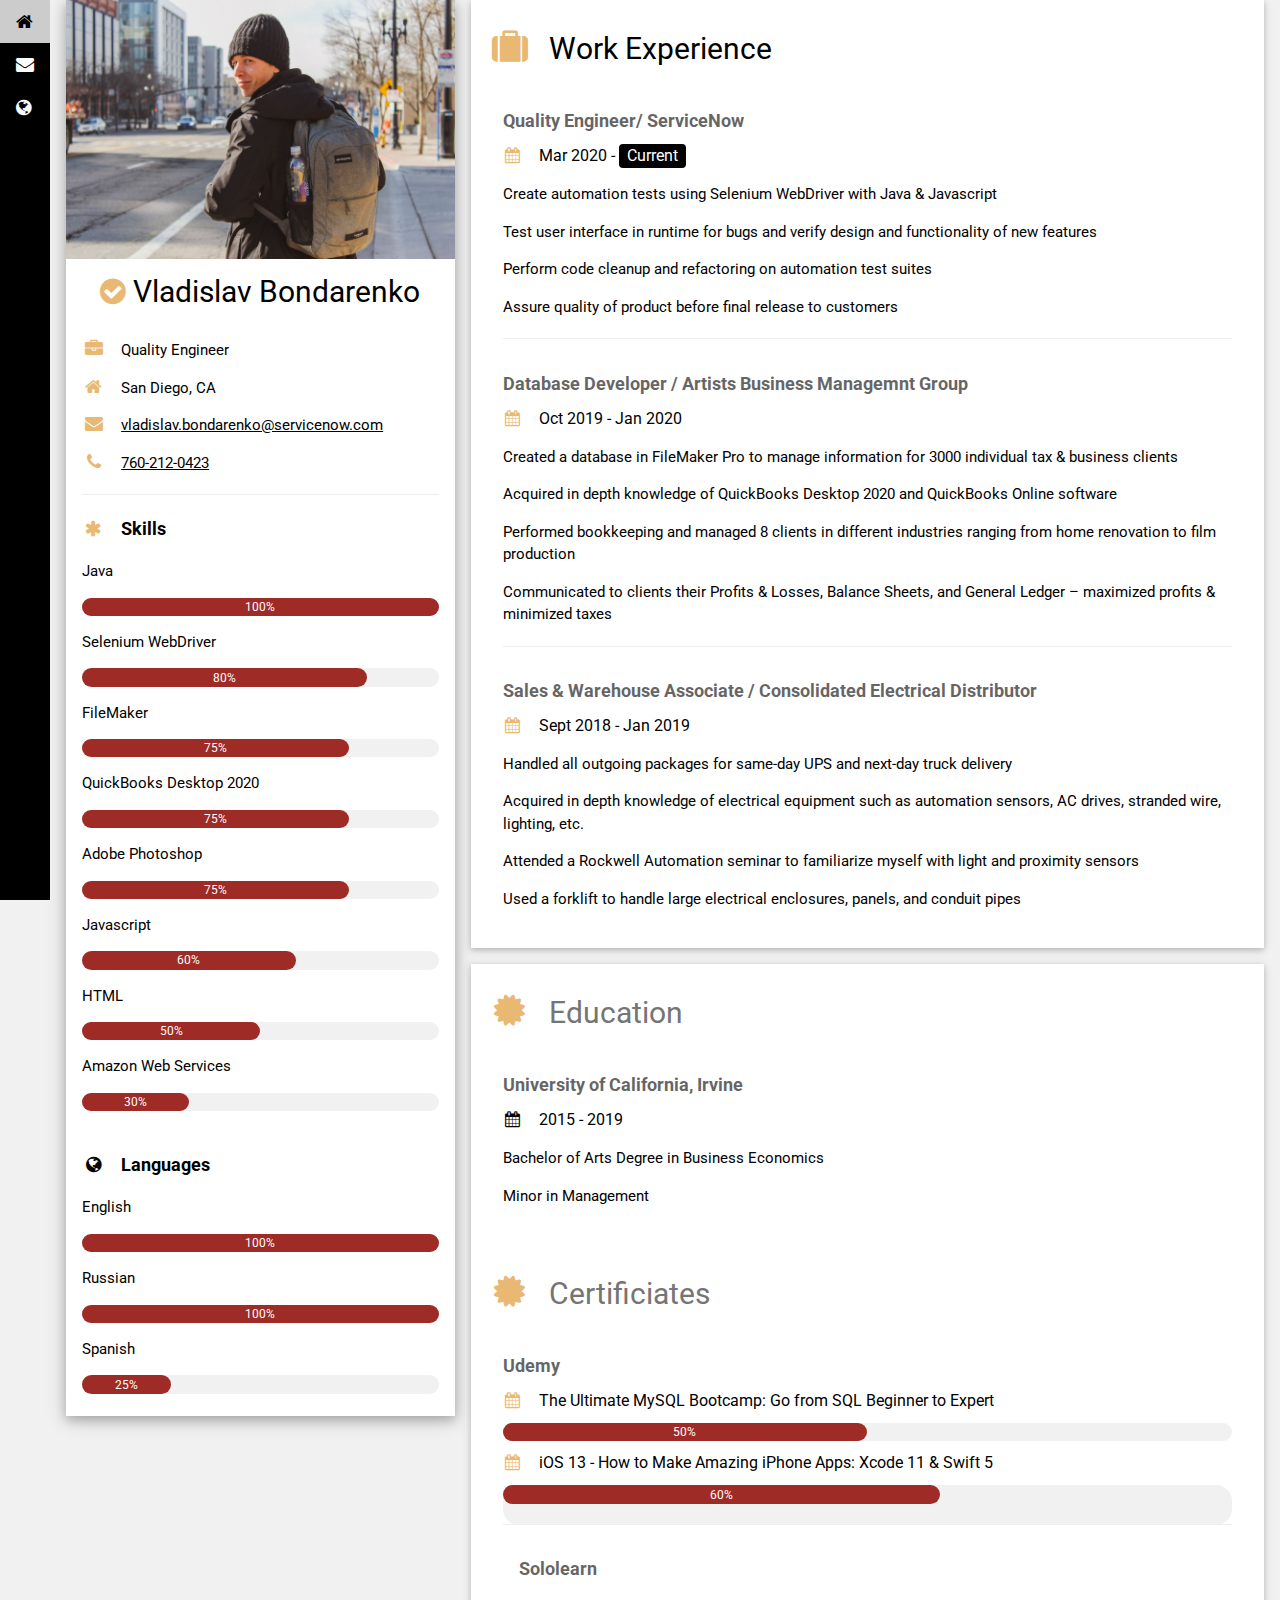
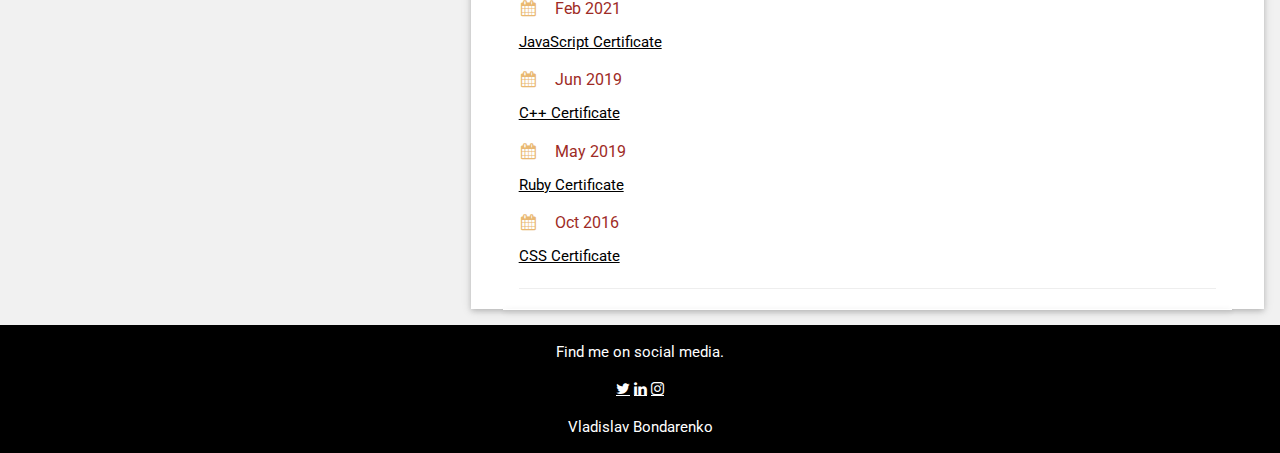
==== index.html @ 857252e5 "adding styling" ====
<!DOCTYPE html>
<html>
<title>My Portfolio</title>
<meta charset="UTF-8">
<meta name="viewport" content="width=device-width, initial-scale=1">
<link rel="stylesheet" href="https://www.w3schools.com/w3css/4/w3.css">
<link rel='stylesheet' href='https://fonts.googleapis.com/css?family=Roboto'>
<link rel="stylesheet" href="https://cdnjs.cloudflare.com/ajax/libs/font-awesome/4.7.0/css/font-awesome.min.css">
<link rel="stylesheet" href="my.css">
<style>
html,body,h1,h2,h3,h4,h5,h6 {font-family: "Roboto", sans-serif}
</style>
<body class="w3-light-grey">

<!-- Page Container -->
<!-- <div class="w3-content w3-margin-top" style="max-width:1400px;"> -->

<!-- Sidebar/menu -->
<div class="w3-sidebar w3-bar-block w3-black w3-large" style="width:50px">
  <a href="portfolio.html" class="w3-bar-item w3-button"><i class="fa fa-home"></i></a> 
  <a href="contact.html" class="w3-bar-item w3-button"><i class="fa fa-envelope"></i></a> 
  <a href="bitcoin.html" class="w3-bar-item w3-button"><i class="fa fa-globe"></i></a>
  <!-- <a href="#" class="w3-bar-item w3-button"><i class="fa fa-trash"></i></a>  -->
</div>

<div style="margin-left:50px">
  <!-- The Grid -->
  <div class="w3-row-padding">
  
    <!-- Left Column -->
    <div class="w3-third">
    
      <div class="w3-white colorMain w3-card-4">
        <div class="w3-display-container">
          <a href="https://www.sololearn.com/profile/2412502" target="_blank">
            <img src="portfolio/now.jpg" style="width:100%" alt="Avatar">
          </a>
          
          <div class="w3-display-bottomleft w3-container icons">
            
          </div>
        </div>
        <h2 style= text-align:center>
          <i class="fa fa-check-circle icons" 
      ></i>
          
            Vladislav Bondarenko

        </h2>
        
       
        <div class="w3-container  ">
          <p><i class="fa fa-briefcase fa-fw w3-margin-right w3-large icons "></i>Quality Engineer </p>
          <p><i class="fa fa-home fa-fw w3-margin-right w3-large icons"></i>San Diego, CA</p>
          <p><i class="fa fa-envelope fa-fw w3-margin-right w3-large icons"></i><a href="mailto:vladislav.bondarenko@servicenow.com">vladislav.bondarenko@servicenow.com</a></p>
          <p><i class="fa fa-phone fa-fw w3-margin-right w3-large icons"></i><a href="tel:760-212-0423">760-212-0423</a></p>
          
          <hr>
          <p class="w3-large"><b><i class="fa fa-asterisk fa-fw w3-margin-right icons"></i>Skills</b></p>
          <p>Java</p>
          <div class="w3-light-grey w3-round-xlarge w3-small ">
            <div class="w3-container w3-center w3-round-xlarge progressBar " style="width:100%">
              <div class="w3-center w3-text-white">100%</div>
            </div>
          </div>

          <p>Selenium WebDriver</p>
          <div class="w3-light-grey w3-round-xlarge w3-small">
            <div class="w3-container w3-center w3-round-xlarge progressBar" style="width:80%">
              <div class="w3-center w3-text-white">80%</div>
            </div>
          </div>
          
          <p>FileMaker</p>
          <div class="w3-light-grey w3-round-xlarge w3-small">
            <div class="w3-container w3-center w3-round-xlarge progressBar" style="width:75%">
              <div class="w3-center w3-text-white">75%</div>
            </div>
          </div>
          <p>QuickBooks Desktop 2020</p>
          <div class="w3-light-grey w3-round-xlarge w3-small">
            <div class="w3-container w3-center w3-round-xlarge progressBar" style="width:75%">
              <div class="w3-center w3-text-white">75%</div>
            </div>
          </div>
          <p>Adobe Photoshop</p>
          <div class="w3-light-grey w3-round-xlarge w3-small">
            <div class="w3-container w3-center w3-round-xlarge progressBar" style="width:75%">
              <div class="w3-center w3-text-white">75%</div></div>
          </div>
          <p>Javascript</p>
          <div class="w3-light-grey w3-round-xlarge w3-small">
            <div class="w3-container w3-center w3-round-xlarge progressBar" style="width:60%">
              <div class="w3-center w3-text-white">60%</div></div>
          </div>
          <p>HTML</p>
          <div class="w3-light-grey w3-round-xlarge w3-small">
            <div class="w3-container w3-center w3-round-xlarge progressBar" style="width:50%">
              <div class="w3-center w3-text-white">50%</div></div>
          </div>
          <p>Amazon Web Services </p>
          <div class="w3-light-grey w3-round-xlarge w3-small">
            <div class="w3-container w3-center w3-round-xlarge progressBar" style="width:30%"> 
              <div class="w3-center w3-text-white">30%</div></div>
          </div>
        

          <br>

          <p class="w3-large w3-text-theme"><b><i class="fa fa-globe fa-fw w3-margin-right w3-text-black"></i>Languages</b></p>
          <p>English</p>
          <div class="w3-light-grey w3-round-xlarge w3-small">
            <div class="w3-container w3-center w3-round-xlarge progressBar" style="width:100%"> 
              <div class="w3-center w3-text-white">100%</div>
            </div>
          </div>
          <p>Russian</p>
          <div class="w3-light-grey w3-round-xlarge w3-small">
            <div class="w3-container w3-center w3-round-xlarge progressBar" style="width:100%">
              <div class="w3-center w3-text-white">100%</div>
            </div>
          </div>
          <p>Spanish</p>
          <div class="w3-light-grey w3-round-xlarge w3-small">
            <div class="w3-container w3-center w3-round-xlarge progressBar" style="width:25%">
              <div class="w3-center w3-text-white">25%</div>
            </div>
          </div>
          <br>
        </div>
      </div><br>

    <!-- End Left Column -->
    </div>

    <!-- Right Column -->
    <div class="w3-twothird">
    
      <div class="w3-container w3-card w3-white w3-margin-bottom">
        <h2 class="textColor w3-padding-16"><i class="fa fa-suitcase fa-fw w3-margin-right w3-xxlarge icons"></i>Work Experience</h2>
        <div class="w3-container ">
          <h5 class="w3-opacity "><b>Quality Engineer/ ServiceNow</b> </h5>
          <h6 class="textColor"><i class="fa fa-calendar fa-fw w3-margin-right icons"></i>Mar 2020 - <span class="w3-tag w3-black
             w3-round">Current</span></h6>
          <p>Create automation tests using Selenium WebDriver with Java & Javascript</p>
          <p>Test user interface in runtime for bugs and verify design and functionality of new features</p>
          <p>Perform code cleanup and refactoring on automation test suites</p>
          <p>Assure quality of product before final release to customers</p>
          <hr>
        </div>
        <div class="w3-container">
          <h5 class="w3-opacity"><b>Database Developer / Artists Business Managemnt Group</b></h5>
          <h6 class="w3-text-black"><i class="fa fa-calendar fa-fw w3-margin-right icons"></i>Oct 2019 - Jan 2020</h6>
          <p>Created a database in FileMaker Pro to manage information for 3000 individual tax & business clients</p>
          <p>Acquired in depth knowledge of QuickBooks Desktop 2020 and QuickBooks Online software</p>
          <p>Performed bookkeeping and managed 8 clients in different industries ranging from home renovation to film production</p>
          <p>Communicated to clients their Profits & Losses, Balance Sheets, and General Ledger – maximized profits & minimized taxes</p>
          <hr>
        </div>
        <div class="w3-container">
          <h5 class="w3-opacity"><b>Sales & Warehouse Associate / Consolidated Electrical Distributor</b></h5>
          <h6 class="w3-text-black"><i class="fa fa-calendar fa-fw w3-margin-right icons"></i>Sept 2018 - Jan 2019</h6>
          <p>Handled all outgoing packages for same-day UPS and next-day truck delivery</p>
          <p>Acquired in depth knowledge of electrical equipment such as automation sensors, AC drives, stranded wire, lighting, etc.</p>
          <p>Attended a Rockwell Automation seminar to familiarize myself with light and proximity sensors</p>
          <p>Used a forklift to handle large electrical enclosures, panels, and conduit pipes</p>
          <br>
        </div>
      </div>

      <div class="w3-container w3-card w3-white">
        <h2 class="w3-text-grey w3-padding-16"><i class="fa fa-certificate fa-fw w3-margin-right w3-xxlarge icons"></i>Education</h2>
        <div class="w3-container">
            <h5 class="w3-opacity"><b>University of California, Irvine</b></h5>
            <h6 class="w3-text-black"><i class="fa fa-calendar fa-fw w3-margin-right"></i>2015 - 2019</h6>
            <p>Bachelor of Arts Degree in Business Economics</p>
            <p>Minor in Management</p><br>
          </div>
          
          <h2 class="w3-text-grey w3-padding-16"><i class="fa fa-certificate fa-fw w3-margin-right w3-xxlarge icons"></i>Certificiates</h2>
          <div class="w3-container">
            <h5 class="w3-opacity"><b>Udemy</b></h5>
            <h6 class="w3-text-black"><i class="fa fa-calendar fa-fw w3-margin-right icons"></i>The Ultimate MySQL Bootcamp: Go from SQL Beginner to Expert</h6>
            <div class="w3-light-grey w3-round-xlarge w3-small">
            <div class="w3-container w3-center w3-round-xlarge progressBar" style="width:50%">
              <div class="w3-center w3-text-white">50%</div>
            </div>
            </div>
            <h6 class="w3-text-black"><i class="fa fa-calendar fa-fw w3-margin-right icons"></i>iOS 13 - How to Make Amazing iPhone Apps: Xcode 11 & Swift 5</h6>
            <div class="w3-light-grey w3-round-xlarge w3-small">
            <div class="w3-container w3-center w3-round-xlarge progressBar" style="width:60%">
              <div class="w3-center w3-text-white">60%</div>
            </div>
            <hr>
          </div>



          <div class="w3-container ">
            <h5 class="w3-opacity"><b>Sololearn</b></h5>
            <p>
                <h6 class="colorMain"><i class="fa fa-calendar fa-fw w3-margin-right icons"></i>Feb 2021</h6>
                <a href="https://www.sololearn.com/Certificate/1024-2412502/pdf/">JavaScript Certificate</a>
            </p>
            <p>
                <h6 class="colorMain"><i class="fa fa-calendar fa-fw w3-margin-right icons"></i>Jun 2019</h6>
                <a href="https://www.sololearn.com/Certificate/1051-2412502/pdf/">C++ Certificate</a>
            </p>
            <p>
                <h6 class="colorMain"><i class="fa fa-calendar fa-fw w3-margin-right icons"></i>May 2019</h6>
                <a href="https://www.sololearn.com/Certificate/1081-2412502/pdf/">Ruby Certificate </a>
            </p>
            <p>
                <h6 class="colorMain"><i class="fa fa-calendar fa-fw w3-margin-right icons"></i>Oct 2016</h6>
                <a href="https://www.sololearn.com/Certificate/1023-2412502/pdf/">CSS Certificate</a>
            </p>
          
          
          
        <hr>
      </div>
  
      <div class="w3-container w3-card w3-white"></div>
      
      </div>
        </div>


    </div>
    
    
       
    <!-- End Right Column -->
    </div>
    
  <!-- End Grid -->
  </div>
  
  <!-- End Page Container -->
</div>

<footer class="w3-container w3-black w3-center w3-margin-top">
  <p>Find me on social media.</p>
  <a href="https://twitter.com/steezygzeus" class="fa fa-twitter w3-hover-opacity"> </a>
  <a href="https://www.linkedin.com/in/bondarenkovlad/" class="fa fa-linkedin w3-hover-opacity"> </a>
  <a href="https://www.instagram.com/bankrollerrec/" class="fa fa-instagram w3-hover-opacity"> </a>
  <p>Vladislav Bondarenko</p>
</footer>

</body>
</html>
---- my.css ----
/* Style inputs with type="text", select elements and textareas */
input[type=text], select, textarea {
  width: 100%; /* Full width */
  padding: 12px; /* Some padding */ 
  border: 1px solid #ccc; /* Gray border */
  border-radius: 4px; /* Rounded borders */
  box-sizing: border-box; /* Make sure that padding and width stays in place */
  margin-top: 6px; /* Add a top margin */
  margin-bottom: 16px; /* Bottom margin */
  resize: vertical /* Allow the user to vertically resize the textarea (not horizontally) */
}

/* Style the submit button with a specific background color etc */
input[type=submit] {
  background-color: #04AA6D;
  color: white;
  padding: 12px 20px;
  border: none;
  border-radius: 4px;
  cursor: pointer;
}

/* When moving the mouse over the submit button, add a darker green color */
input[type=submit]:hover {
  background-color: #45a049;
}

/* Add a background color and some padding around the form */
.container {
  border-radius: 5px;
  background-color: #f2f2f2;
  padding: 20px;
}

/* Add a background color to progress bars */
.progressBar{
  background-color: #9E2B25;

}

/* Adds icon color */
.icons {
  color: #E9B872;
} 
/* Adds icon color */
.colorMain {
  color: #9E2B25;
} 
/* 
.icons{
  text-decoration: #151515;
}

.icons2{
  text-decoration: #9E2B25;
}
.icons3{
  text-decoration: #E9B872;
}
.icons4{
  text-decoration: #BFD7EA;
}

.icons5{
  text-decoration: #0D21A1;
}  */
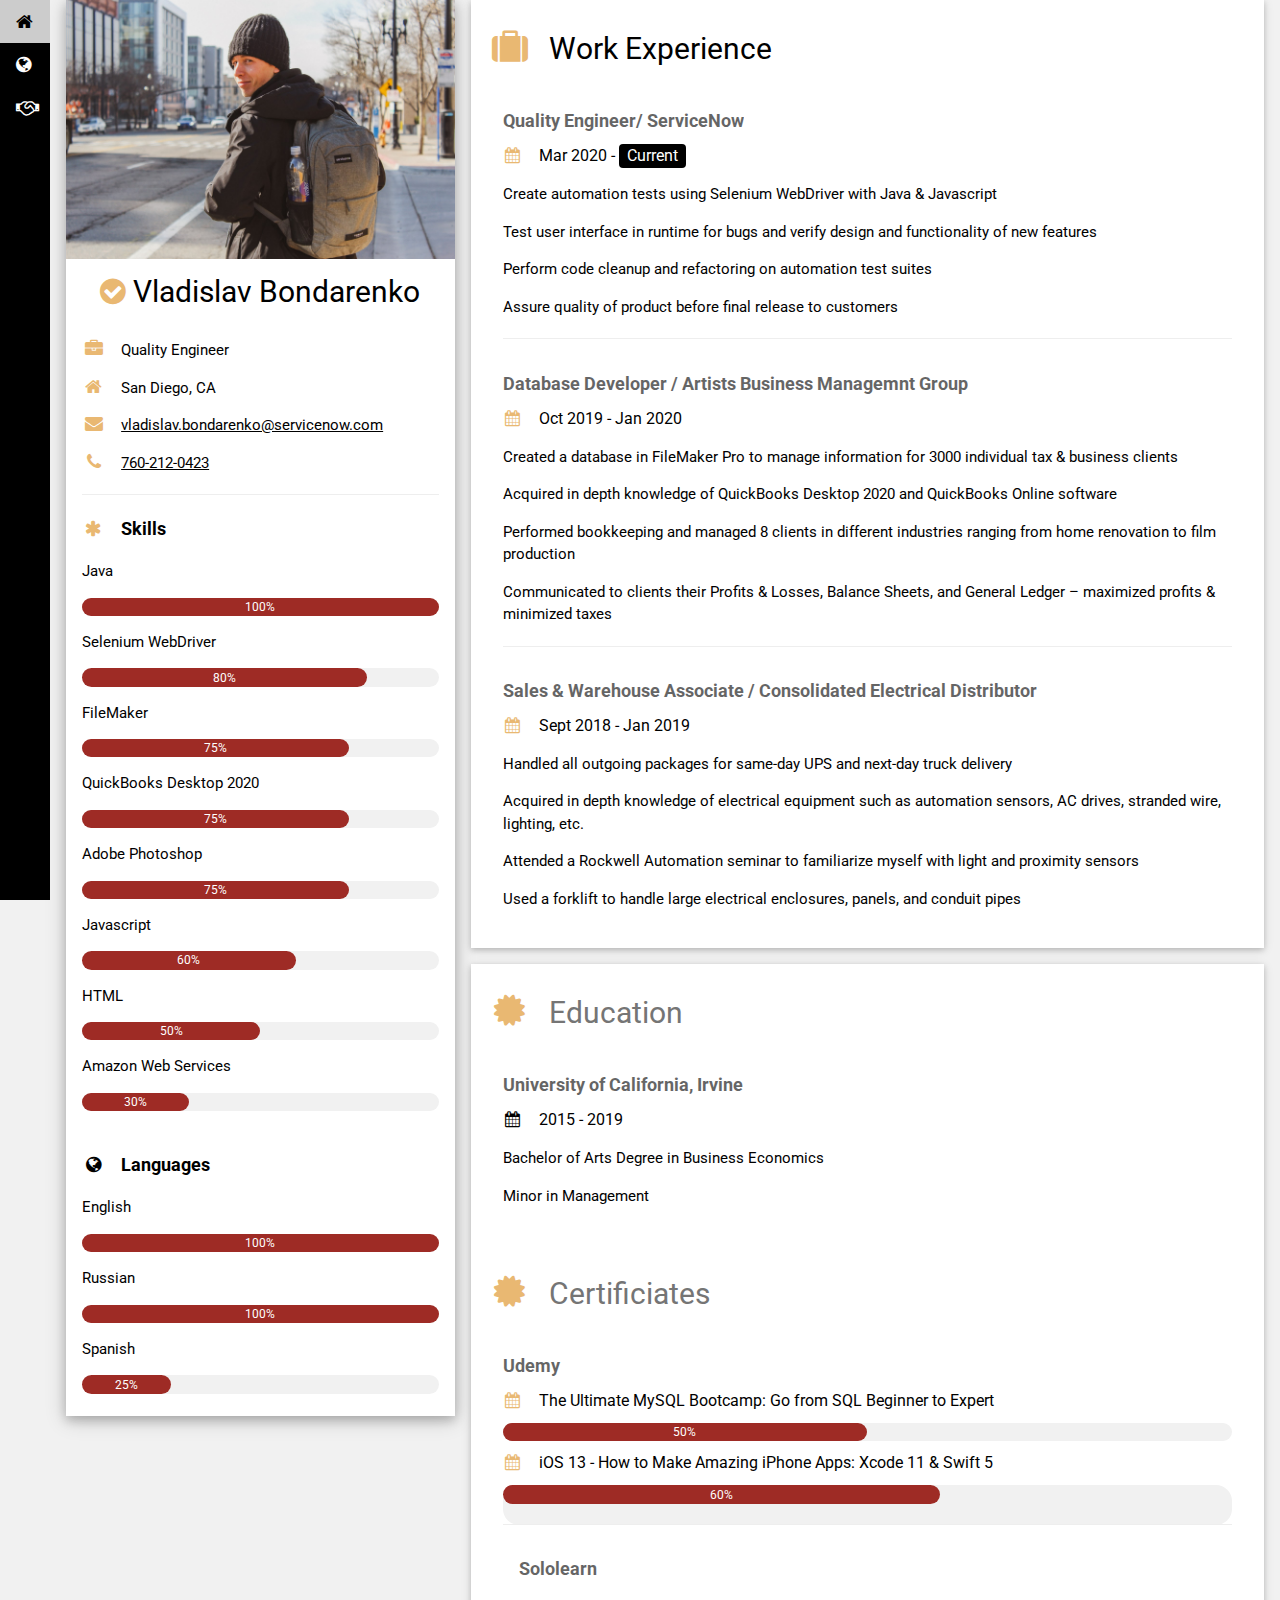
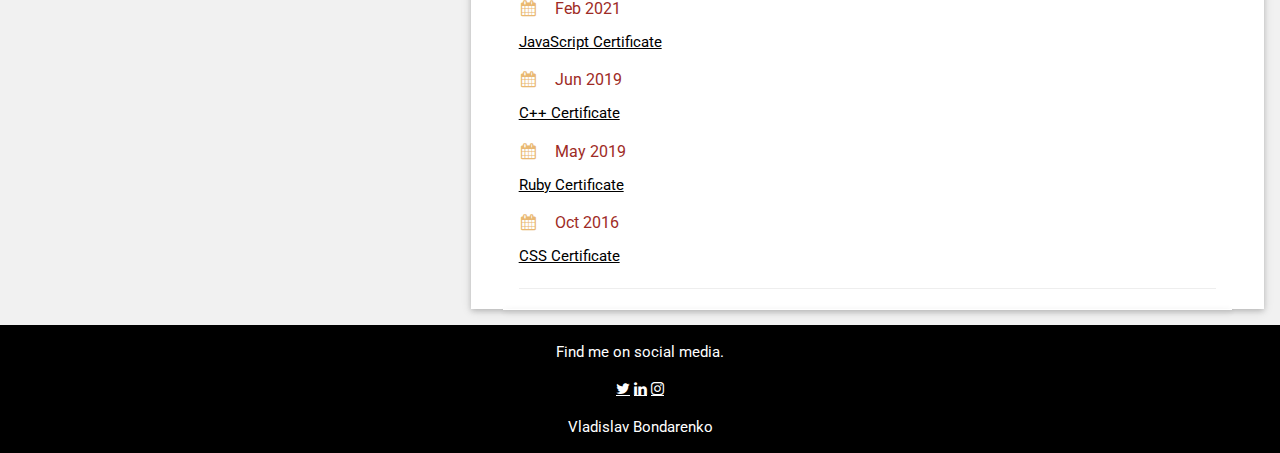
==== commit 2e4cdb87: "added links page" ====
--- a/index.html
+++ b/index.html
@@ -17,10 +17,11 @@
 
 <!-- Sidebar/menu -->
 <div class="w3-sidebar w3-bar-block w3-black w3-large" style="width:50px">
-  <a href="portfolio.html" class="w3-bar-item w3-button"><i class="fa fa-home"></i></a> 
-  <a href="contact.html" class="w3-bar-item w3-button"><i class="fa fa-envelope"></i></a> 
-  <a href="bitcoin.html" class="w3-bar-item w3-button"><i class="fa fa-globe"></i></a>
-  <!-- <a href="#" class="w3-bar-item w3-button"><i class="fa fa-trash"></i></a>  -->
+  <a href="pages/portfolio.html" class="w3-bar-item w3-button"><i class="fa fa-home"></i></a> 
+  <!-- <a href="pages/contact.html" class="w3-bar-item w3-button"><i class="fa fa-envelope"></i></a>  -->
+  <a href="pages/bitcoin.html" class="w3-bar-item w3-button"><i class="fa fa-globe"></i></a>
+  <a href="pages/partners.html" class="w3-bar-item w3-button"><i class="fa fa-handshake-o"></i></a> 
+
 </div>
 
 <div style="margin-left:50px">
@@ -35,9 +36,7 @@
           <a href="https://www.sololearn.com/profile/2412502" target="_blank">
             <img src="portfolio/now.jpg" style="width:100%" alt="Avatar">
           </a>
-          
-          <div class="w3-display-bottomleft w3-container icons">
-            
+          <div class="w3-display-bottomleft w3-container icons"> 
           </div>
         </div>
         <h2 style= text-align:center>
@@ -47,8 +46,6 @@
             Vladislav Bondarenko
 
         </h2>
-        
-       
         <div class="w3-container  ">
           <p><i class="fa fa-briefcase fa-fw w3-margin-right w3-large icons "></i>Quality Engineer </p>
           <p><i class="fa fa-home fa-fw w3-margin-right w3-large icons"></i>San Diego, CA</p>
--- a/my.css
+++ b/my.css
@@ -63,4 +63,10 @@
 
 .icons5{
   text-decoration: #0D21A1;
-}  */+}  */
+
+#partnersDiv{
+  width: 100%;
+  height: 100%;
+  position: relative;
+}
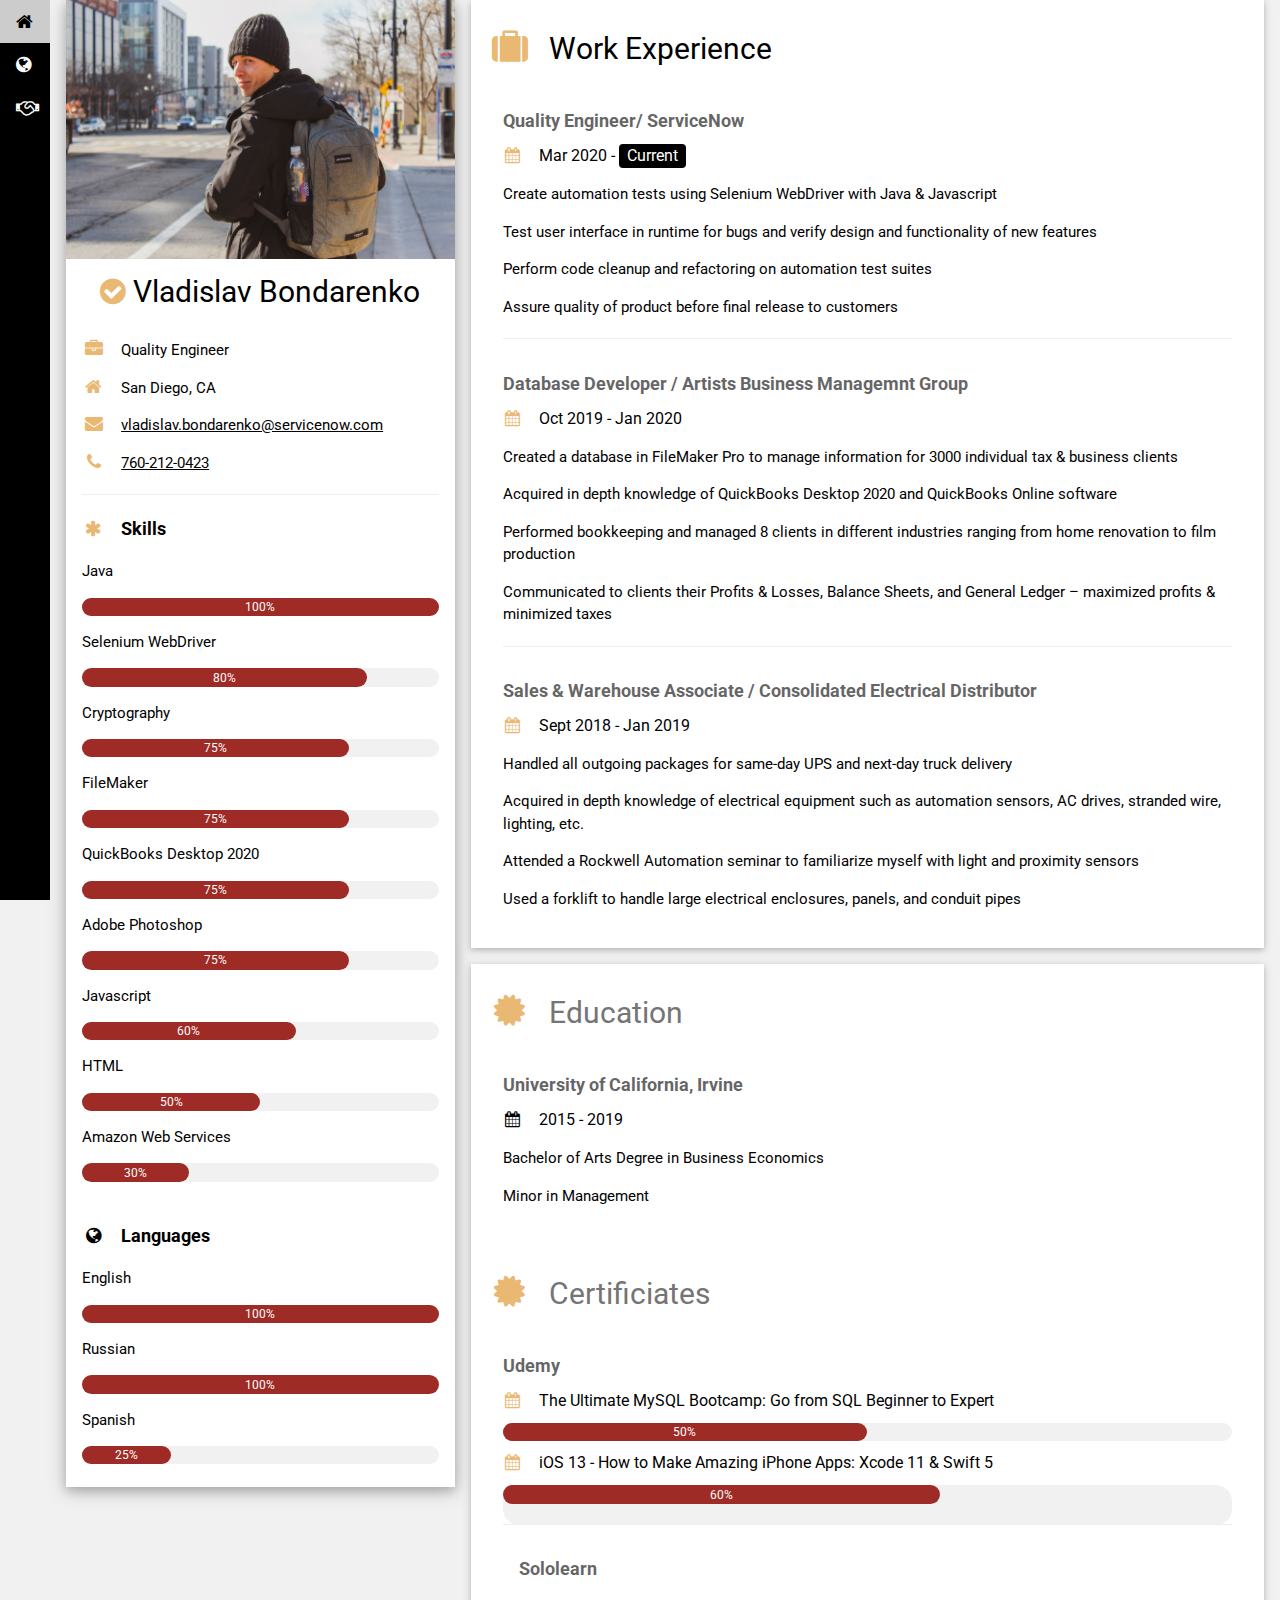
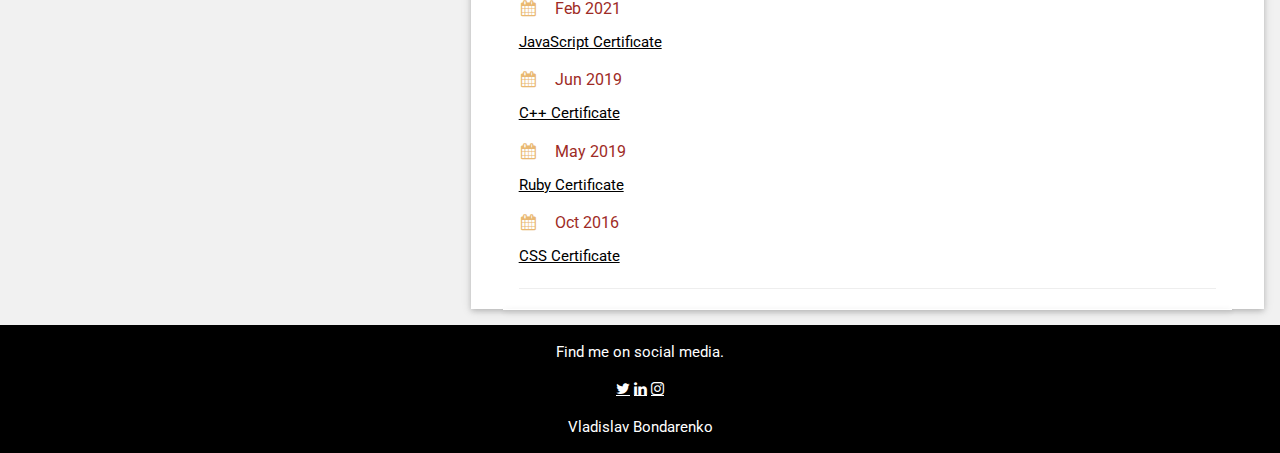
==== commit 06b4962d: "one more cool song" ====
--- a/index.html
+++ b/index.html
@@ -67,6 +67,12 @@
               <div class="w3-center w3-text-white">80%</div>
             </div>
           </div>
+          <p>Cryptography</p>
+          <div class="w3-light-grey w3-round-xlarge w3-small">
+            <div class="w3-container w3-center w3-round-xlarge progressBar" style="width:75%">
+              <div class="w3-center w3-text-white">75%</div>
+            </div>
+          </div>
           
           <p>FileMaker</p>
           <div class="w3-light-grey w3-round-xlarge w3-small">
--- a/my.css
+++ b/my.css
@@ -66,7 +66,7 @@
 }  */
 
 #partnersDiv{
-  width: 100%;
-  height: 100%;
+  width: 275px;
+  height: 100px;
   position: relative;
 }
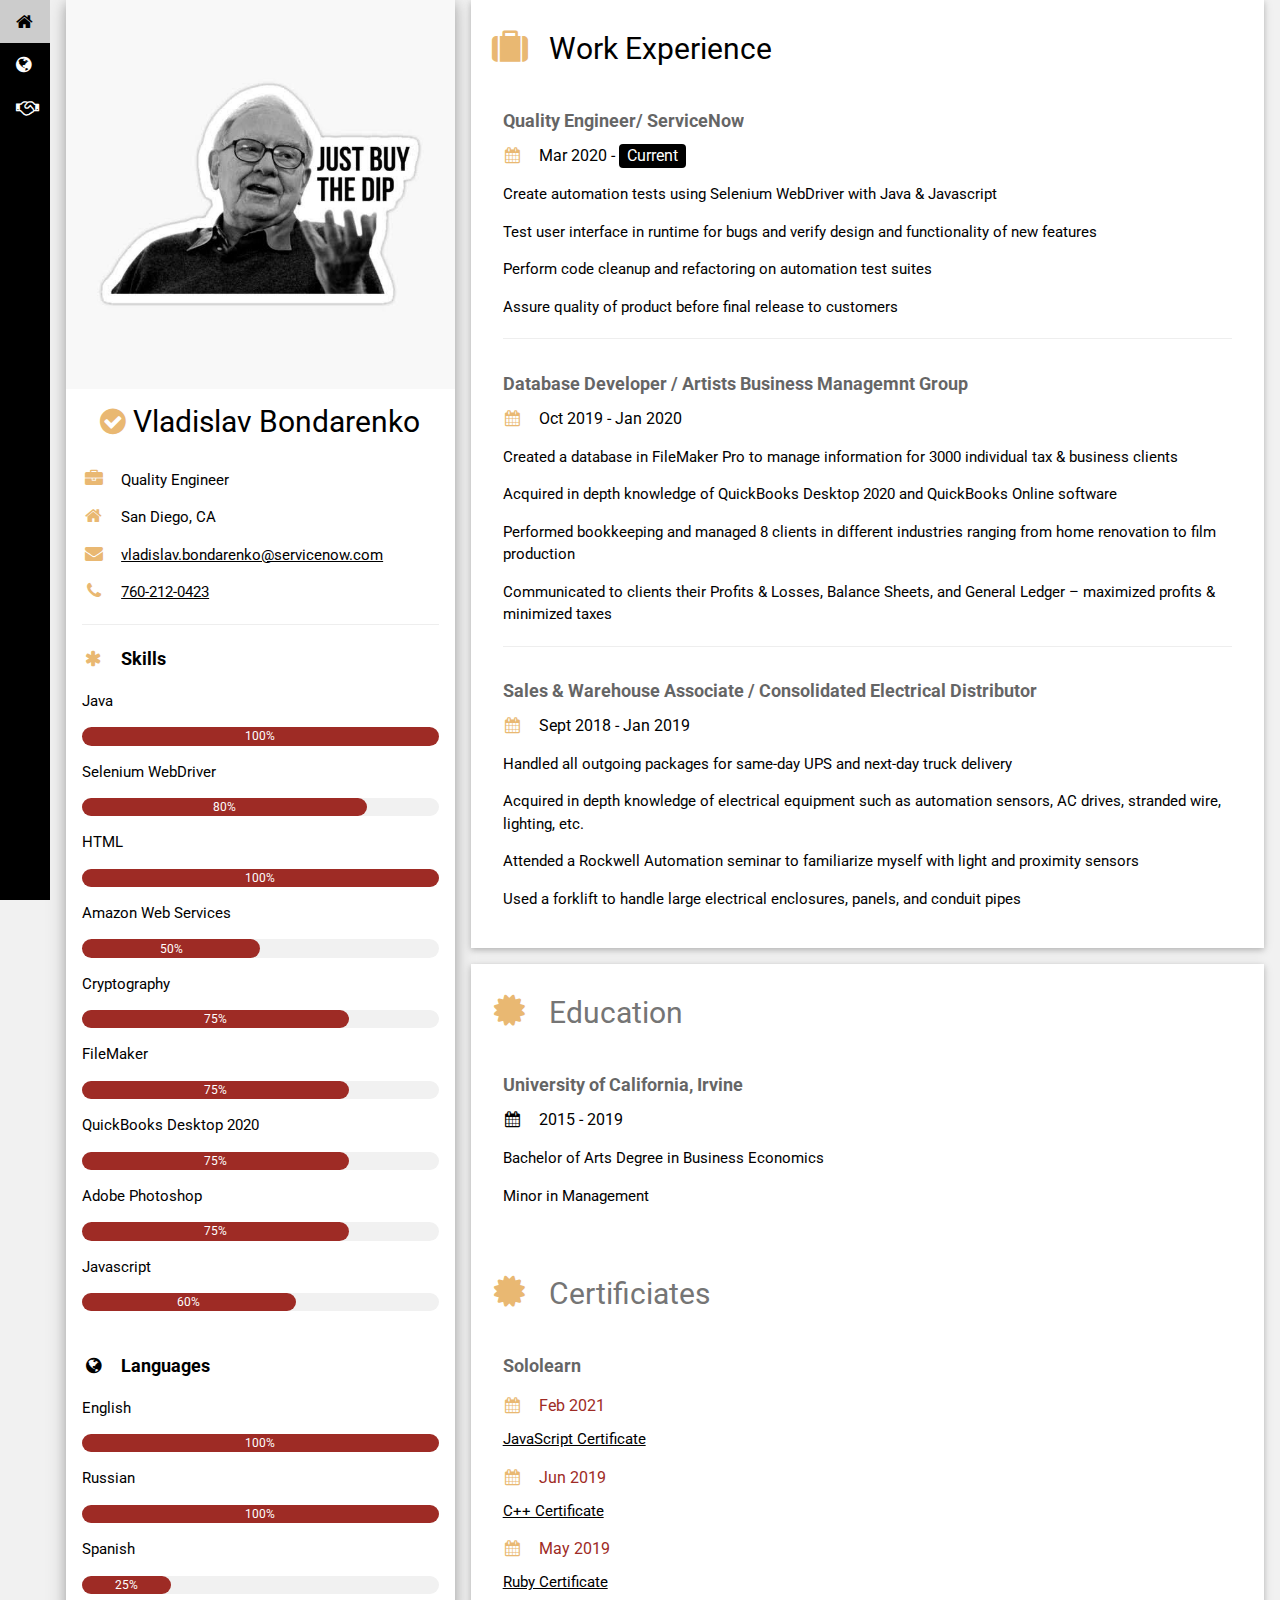
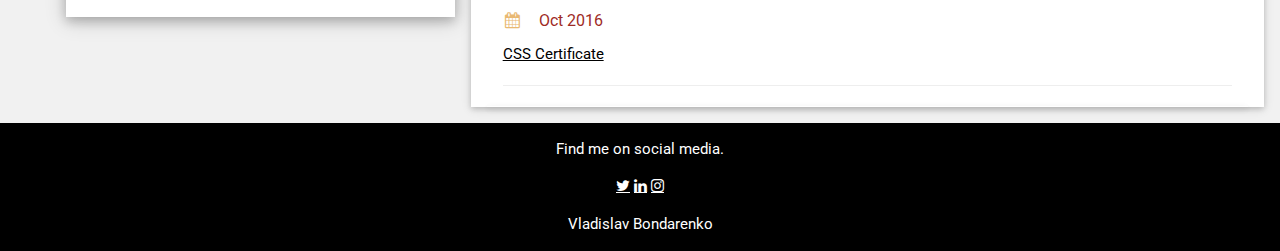
==== commit a4b8f20d: "updating panoramas" ====
--- a/index.html
+++ b/index.html
@@ -34,7 +34,7 @@
       <div class="w3-white colorMain w3-card-4">
         <div class="w3-display-container">
           <a href="https://www.sololearn.com/profile/2412502" target="_blank">
-            <img src="portfolio/now.jpg" style="width:100%" alt="Avatar">
+            <img src="images/buythedip.jpeg" style="width:100%" alt="Avatar">
           </a>
           <div class="w3-display-bottomleft w3-container icons"> 
           </div>
@@ -67,6 +67,18 @@
               <div class="w3-center w3-text-white">80%</div>
             </div>
           </div>
+
+          <p>HTML</p>
+          <div class="w3-light-grey w3-round-xlarge w3-small">
+            <div class="w3-container w3-center w3-round-xlarge progressBar" style="width:100%">
+              <div class="w3-center w3-text-white">100%</div></div>
+          </div>
+
+          <p>Amazon Web Services </p>
+          <div class="w3-light-grey w3-round-xlarge w3-small">
+            <div class="w3-container w3-center w3-round-xlarge progressBar" style="width:50%"> 
+              <div class="w3-center w3-text-white">50%</div></div>
+          </div>
           <p>Cryptography</p>
           <div class="w3-light-grey w3-round-xlarge w3-small">
             <div class="w3-container w3-center w3-round-xlarge progressBar" style="width:75%">
@@ -96,17 +108,8 @@
             <div class="w3-container w3-center w3-round-xlarge progressBar" style="width:60%">
               <div class="w3-center w3-text-white">60%</div></div>
           </div>
-          <p>HTML</p>
-          <div class="w3-light-grey w3-round-xlarge w3-small">
-            <div class="w3-container w3-center w3-round-xlarge progressBar" style="width:50%">
-              <div class="w3-center w3-text-white">50%</div></div>
-          </div>
-          <p>Amazon Web Services </p>
-          <div class="w3-light-grey w3-round-xlarge w3-small">
-            <div class="w3-container w3-center w3-round-xlarge progressBar" style="width:30%"> 
-              <div class="w3-center w3-text-white">30%</div></div>
-          </div>
-        
+       
+              
 
           <br>
 
@@ -181,21 +184,7 @@
           </div>
           
           <h2 class="w3-text-grey w3-padding-16"><i class="fa fa-certificate fa-fw w3-margin-right w3-xxlarge icons"></i>Certificiates</h2>
-          <div class="w3-container">
-            <h5 class="w3-opacity"><b>Udemy</b></h5>
-            <h6 class="w3-text-black"><i class="fa fa-calendar fa-fw w3-margin-right icons"></i>The Ultimate MySQL Bootcamp: Go from SQL Beginner to Expert</h6>
-            <div class="w3-light-grey w3-round-xlarge w3-small">
-            <div class="w3-container w3-center w3-round-xlarge progressBar" style="width:50%">
-              <div class="w3-center w3-text-white">50%</div>
-            </div>
-            </div>
-            <h6 class="w3-text-black"><i class="fa fa-calendar fa-fw w3-margin-right icons"></i>iOS 13 - How to Make Amazing iPhone Apps: Xcode 11 & Swift 5</h6>
-            <div class="w3-light-grey w3-round-xlarge w3-small">
-            <div class="w3-container w3-center w3-round-xlarge progressBar" style="width:60%">
-              <div class="w3-center w3-text-white">60%</div>
-            </div>
-            <hr>
-          </div>
+      
 
 
 
--- a/my.css
+++ b/my.css
@@ -46,24 +46,6 @@
 .colorMain {
   color: #9E2B25;
 } 
-/* 
-.icons{
-  text-decoration: #151515;
-}
-
-.icons2{
-  text-decoration: #9E2B25;
-}
-.icons3{
-  text-decoration: #E9B872;
-}
-.icons4{
-  text-decoration: #BFD7EA;
-}
-
-.icons5{
-  text-decoration: #0D21A1;
-}  */
 
 #partnersDiv{
   width: 275px;
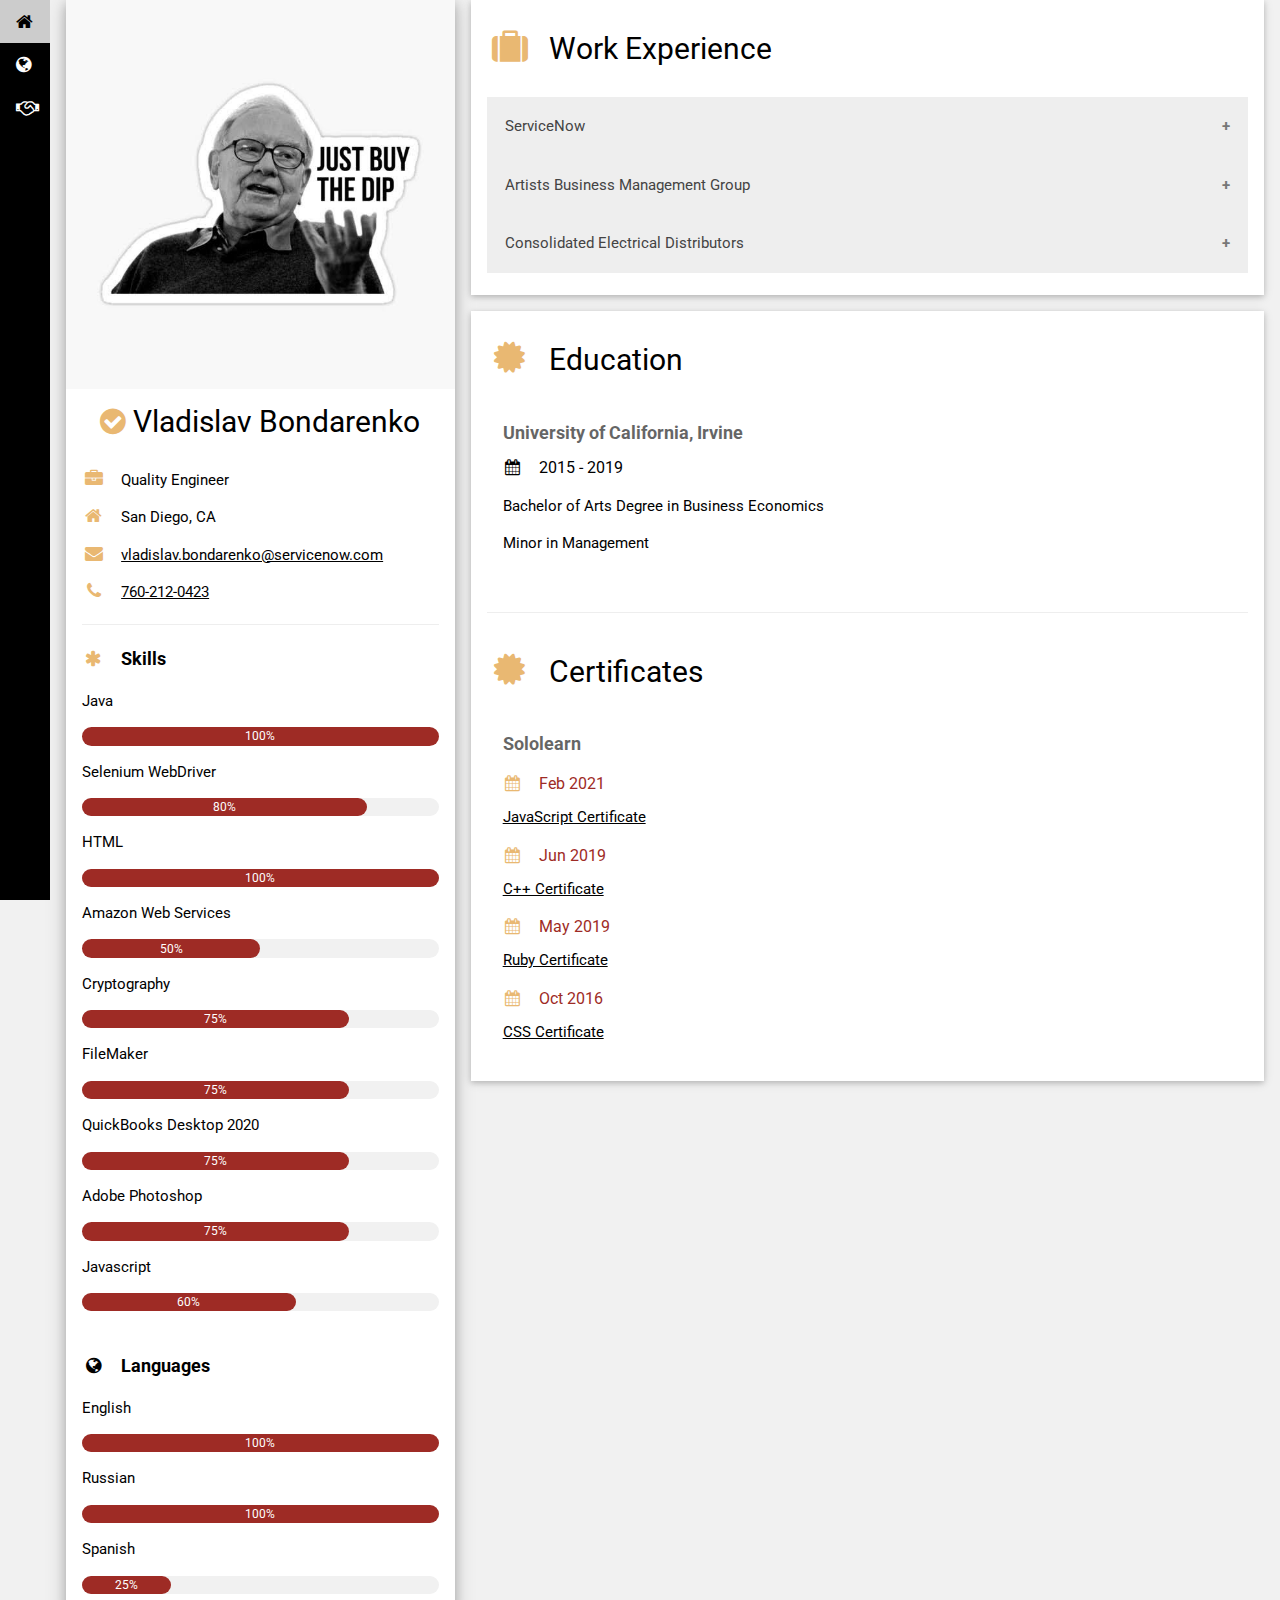
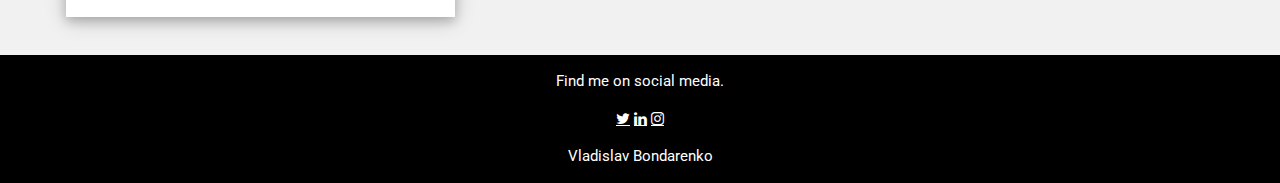
==== commit 5a9c489c: "modifying partners to remove Chickenfast" ====
--- a/index.html
+++ b/index.html
@@ -7,237 +7,384 @@
 <link rel='stylesheet' href='https://fonts.googleapis.com/css?family=Roboto'>
 <link rel="stylesheet" href="https://cdnjs.cloudflare.com/ajax/libs/font-awesome/4.7.0/css/font-awesome.min.css">
 <link rel="stylesheet" href="my.css">
+<script src="../scripts/partners.js"></script>
 <style>
-html,body,h1,h2,h3,h4,h5,h6 {font-family: "Roboto", sans-serif}
+  html,
+  body,
+  h1,
+  h2,
+  h3,
+  h4,
+  h5,
+  h6 {
+    font-family: "Roboto", sans-serif
+  }
 </style>
+
 <body class="w3-light-grey">
 
-<!-- Page Container -->
-<!-- <div class="w3-content w3-margin-top" style="max-width:1400px;"> -->
-
-<!-- Sidebar/menu -->
-<div class="w3-sidebar w3-bar-block w3-black w3-large" style="width:50px">
-  <a href="pages/portfolio.html" class="w3-bar-item w3-button"><i class="fa fa-home"></i></a> 
-  <!-- <a href="pages/contact.html" class="w3-bar-item w3-button"><i class="fa fa-envelope"></i></a>  -->
-  <a href="pages/bitcoin.html" class="w3-bar-item w3-button"><i class="fa fa-globe"></i></a>
-  <a href="pages/partners.html" class="w3-bar-item w3-button"><i class="fa fa-handshake-o"></i></a> 
-
-</div>
-
-<div style="margin-left:50px">
-  <!-- The Grid -->
-  <div class="w3-row-padding">
-  
-    <!-- Left Column -->
-    <div class="w3-third">
-    
-      <div class="w3-white colorMain w3-card-4">
-        <div class="w3-display-container">
-          <a href="https://www.sololearn.com/profile/2412502" target="_blank">
-            <img src="images/buythedip.jpeg" style="width:100%" alt="Avatar">
-          </a>
-          <div class="w3-display-bottomleft w3-container icons"> 
+  <!-- ACCORDION -->
+
+  <!-- Page Container -->
+  <!-- <div class="w3-content w3-margin-top" style="max-width:1400px;"> -->
+
+  <!-- Sidebar/menu -->
+  <div class="w3-sidebar w3-bar-block w3-black w3-large" style="width:50px">
+    <a href="pages/portfolio.html" class="w3-bar-item w3-button"><i class="fa fa-home"></i></a>
+    <!-- <a href="pages/contact.html" class="w3-bar-item w3-button"><i class="fa fa-envelope"></i></a>  -->
+    <a href="pages/bitcoin.html" class="w3-bar-item w3-button"><i class="fa fa-globe"></i></a>
+    <a href="pages/partners.html" class="w3-bar-item w3-button"><i class="fa fa-handshake-o"></i></a>
+
+  </div>
+
+  <div style="margin-left:50px">
+    <!-- The Grid -->
+    <div class="w3-row-padding">
+
+      <!-- Left Column -->
+      <div class="w3-third">
+
+        <div class="w3-white colorMain w3-card-4">
+          <div class="w3-display-container">
+            <a href="https://www.sololearn.com/profile/2412502" target="_blank">
+              <img src="images/buythedip.jpeg" style="width:100%" alt="Avatar">
+            </a>
+            <div class="w3-display-bottomleft w3-container icons">
+            </div>
           </div>
-        </div>
-        <h2 style= text-align:center>
-          <i class="fa fa-check-circle icons" 
-      ></i>
-          
+          <h2 style=text-align:center>
+            <i class="fa fa-check-circle icons"></i>
+
             Vladislav Bondarenko
 
-        </h2>
-        <div class="w3-container  ">
-          <p><i class="fa fa-briefcase fa-fw w3-margin-right w3-large icons "></i>Quality Engineer </p>
-          <p><i class="fa fa-home fa-fw w3-margin-right w3-large icons"></i>San Diego, CA</p>
-          <p><i class="fa fa-envelope fa-fw w3-margin-right w3-large icons"></i><a href="mailto:vladislav.bondarenko@servicenow.com">vladislav.bondarenko@servicenow.com</a></p>
-          <p><i class="fa fa-phone fa-fw w3-margin-right w3-large icons"></i><a href="tel:760-212-0423">760-212-0423</a></p>
-          
-          <hr>
-          <p class="w3-large"><b><i class="fa fa-asterisk fa-fw w3-margin-right icons"></i>Skills</b></p>
-          <p>Java</p>
-          <div class="w3-light-grey w3-round-xlarge w3-small ">
-            <div class="w3-container w3-center w3-round-xlarge progressBar " style="width:100%">
-              <div class="w3-center w3-text-white">100%</div>
-            </div>
+          </h2>
+          <div class="w3-container  ">
+            <p><i class="fa fa-briefcase fa-fw w3-margin-right w3-large icons "></i>Quality Engineer </p>
+            <p><i class="fa fa-home fa-fw w3-margin-right w3-large icons"></i>San Diego, CA</p>
+            <p><i class="fa fa-envelope fa-fw w3-margin-right w3-large icons"></i><a
+                href="mailto:vladislav.bondarenko@servicenow.com">vladislav.bondarenko@servicenow.com</a></p>
+            <p><i class="fa fa-phone fa-fw w3-margin-right w3-large icons"></i><a
+                href="tel:760-212-0423">760-212-0423</a></p>
+
+            <hr>
+            <p class="w3-large"><b><i class="fa fa-asterisk fa-fw w3-margin-right icons"></i>Skills</b></p>
+            <p>Java</p>
+            <div class="w3-light-grey w3-round-xlarge w3-small ">
+              <div class="w3-container w3-center w3-round-xlarge progressBar " style="width:100%">
+                <div class="w3-center w3-text-white">100%</div>
+              </div>
+            </div>
+
+            <p>Selenium WebDriver</p>
+            <div class="w3-light-grey w3-round-xlarge w3-small">
+              <div class="w3-container w3-center w3-round-xlarge progressBar" style="width:80%">
+                <div class="w3-center w3-text-white">80%</div>
+              </div>
+            </div>
+
+            <p>HTML</p>
+            <div class="w3-light-grey w3-round-xlarge w3-small">
+              <div class="w3-container w3-center w3-round-xlarge progressBar" style="width:100%">
+                <div class="w3-center w3-text-white">100%</div>
+              </div>
+            </div>
+
+            <p>Amazon Web Services </p>
+            <div class="w3-light-grey w3-round-xlarge w3-small">
+              <div class="w3-container w3-center w3-round-xlarge progressBar" style="width:50%">
+                <div class="w3-center w3-text-white">50%</div>
+              </div>
+            </div>
+            <p>Cryptography</p>
+            <div class="w3-light-grey w3-round-xlarge w3-small">
+              <div class="w3-container w3-center w3-round-xlarge progressBar" style="width:75%">
+                <div class="w3-center w3-text-white">75%</div>
+              </div>
+            </div>
+
+            <p>FileMaker</p>
+            <div class="w3-light-grey w3-round-xlarge w3-small">
+              <div class="w3-container w3-center w3-round-xlarge progressBar" style="width:75%">
+                <div class="w3-center w3-text-white">75%</div>
+              </div>
+            </div>
+            <p>QuickBooks Desktop 2020</p>
+            <div class="w3-light-grey w3-round-xlarge w3-small">
+              <div class="w3-container w3-center w3-round-xlarge progressBar" style="width:75%">
+                <div class="w3-center w3-text-white">75%</div>
+              </div>
+            </div>
+            <p>Adobe Photoshop</p>
+            <div class="w3-light-grey w3-round-xlarge w3-small">
+              <div class="w3-container w3-center w3-round-xlarge progressBar" style="width:75%">
+                <div class="w3-center w3-text-white">75%</div>
+              </div>
+            </div>
+            <p>Javascript</p>
+            <div class="w3-light-grey w3-round-xlarge w3-small">
+              <div class="w3-container w3-center w3-round-xlarge progressBar" style="width:60%">
+                <div class="w3-center w3-text-white">60%</div>
+              </div>
+            </div>
+
+
+
+            <br>
+
+            <p class="w3-large w3-text-theme"><b><i
+                  class="fa fa-globe fa-fw w3-margin-right w3-text-black"></i>Languages</b></p>
+            <p>English</p>
+            <div class="w3-light-grey w3-round-xlarge w3-small">
+              <div class="w3-container w3-center w3-round-xlarge progressBar" style="width:100%">
+                <div class="w3-center w3-text-white">100%</div>
+              </div>
+            </div>
+            <p>Russian</p>
+            <div class="w3-light-grey w3-round-xlarge w3-small">
+              <div class="w3-container w3-center w3-round-xlarge progressBar" style="width:100%">
+                <div class="w3-center w3-text-white">100%</div>
+              </div>
+            </div>
+            <p>Spanish</p>
+            <div class="w3-light-grey w3-round-xlarge w3-small">
+              <div class="w3-container w3-center w3-round-xlarge progressBar" style="width:25%">
+                <div class="w3-center w3-text-white">25%</div>
+              </div>
+            </div>
+            <br>
           </div>
-
-          <p>Selenium WebDriver</p>
-          <div class="w3-light-grey w3-round-xlarge w3-small">
-            <div class="w3-container w3-center w3-round-xlarge progressBar" style="width:80%">
-              <div class="w3-center w3-text-white">80%</div>
-            </div>
-          </div>
-
-          <p>HTML</p>
-          <div class="w3-light-grey w3-round-xlarge w3-small">
-            <div class="w3-container w3-center w3-round-xlarge progressBar" style="width:100%">
-              <div class="w3-center w3-text-white">100%</div></div>
-          </div>
-
-          <p>Amazon Web Services </p>
-          <div class="w3-light-grey w3-round-xlarge w3-small">
-            <div class="w3-container w3-center w3-round-xlarge progressBar" style="width:50%"> 
-              <div class="w3-center w3-text-white">50%</div></div>
-          </div>
-          <p>Cryptography</p>
-          <div class="w3-light-grey w3-round-xlarge w3-small">
-            <div class="w3-container w3-center w3-round-xlarge progressBar" style="width:75%">
-              <div class="w3-center w3-text-white">75%</div>
-            </div>
-          </div>
-          
-          <p>FileMaker</p>
-          <div class="w3-light-grey w3-round-xlarge w3-small">
-            <div class="w3-container w3-center w3-round-xlarge progressBar" style="width:75%">
-              <div class="w3-center w3-text-white">75%</div>
-            </div>
-          </div>
-          <p>QuickBooks Desktop 2020</p>
-          <div class="w3-light-grey w3-round-xlarge w3-small">
-            <div class="w3-container w3-center w3-round-xlarge progressBar" style="width:75%">
-              <div class="w3-center w3-text-white">75%</div>
-            </div>
-          </div>
-          <p>Adobe Photoshop</p>
-          <div class="w3-light-grey w3-round-xlarge w3-small">
-            <div class="w3-container w3-center w3-round-xlarge progressBar" style="width:75%">
-              <div class="w3-center w3-text-white">75%</div></div>
-          </div>
-          <p>Javascript</p>
-          <div class="w3-light-grey w3-round-xlarge w3-small">
-            <div class="w3-container w3-center w3-round-xlarge progressBar" style="width:60%">
-              <div class="w3-center w3-text-white">60%</div></div>
-          </div>
-       
-              
-
-          <br>
-
-          <p class="w3-large w3-text-theme"><b><i class="fa fa-globe fa-fw w3-margin-right w3-text-black"></i>Languages</b></p>
-          <p>English</p>
-          <div class="w3-light-grey w3-round-xlarge w3-small">
-            <div class="w3-container w3-center w3-round-xlarge progressBar" style="width:100%"> 
-              <div class="w3-center w3-text-white">100%</div>
-            </div>
-          </div>
-          <p>Russian</p>
-          <div class="w3-light-grey w3-round-xlarge w3-small">
-            <div class="w3-container w3-center w3-round-xlarge progressBar" style="width:100%">
-              <div class="w3-center w3-text-white">100%</div>
-            </div>
-          </div>
-          <p>Spanish</p>
-          <div class="w3-light-grey w3-round-xlarge w3-small">
-            <div class="w3-container w3-center w3-round-xlarge progressBar" style="width:25%">
-              <div class="w3-center w3-text-white">25%</div>
+        </div><br>
+
+        <!-- End Left Column -->
+      </div>
+
+      <!-- Right Column -->
+      <div class="w3-twothird">
+
+        <head>
+          <style>
+            .accordion {
+              background-color: #eee;
+              color: #444;
+              cursor: pointer;
+              padding: 18px;
+              width: 100%;
+              border: none;
+              text-align: left;
+              outline: none;
+              font-size: 15px;
+              transition: 0.4s;
+            }
+
+            .active,
+            .accordion:hover {
+              background-color: #ccc;
+            }
+
+            .accordion:after {
+              content: '\002B';
+              color: #777;
+              font-weight: bold;
+              float: right;
+              margin-left: 5px;
+            }
+
+            .active:after {
+              content: "\2212";
+            }
+
+            .panel {
+              padding: 0 18px;
+              background-color: white;
+              max-height: 0;
+              overflow: hidden;
+              transition: max-height 0.2s ease-out;
+            }
+          </style>
+        </head>
+
+        <div class="w3-container w3-card w3-white w3-margin-bottom">
+
+          <h2 class="textColor w3-padding-16"><i class="fa fa-suitcase fa-fw w3-margin-right w3-xxlarge icons"></i>Work
+            Experience</h2>
+          <!-- Work Experience -->
+          <div>
+            <!-- Work Exp1 -->
+            <button class="accordion"> ServiceNow</button>
+            <div class="panel">
+              <div class="w3-container">
+                <h5 class="w3-opacity "><b>Quality Engineer</b> </h5>
+                <h6 class="textColor"><i class="fa fa-calendar fa-fw w3-margin-right icons"></i>Mar 2020 - <span class="w3-tag w3-black
+                  w3-round">Current</span></h6>
+                <p>Create automation tests using Selenium WebDriver with Java & Javascript</p>
+                <p>Test user interface in runtime for bugs and verify design and functionality of new features</p>
+                <p>Perform code cleanup and refactoring on automation test suites</p>
+                <p>Assure quality of product before final release to customers</p>
+
+              </div>
+            </div>
+            <!-- Work Exp2 -->
+            <button class="accordion">Artists Business Management Group</button>
+            <div class="panel">
+              <div class="w3-container">
+                <h5 class="w3-opacity"><b>Database Developer</b></h5>
+                <h6 class="w3-text-black"><i class="fa fa-calendar fa-fw w3-margin-right icons"></i>Oct 2019 - Jan 2020
+                </h6>
+                <p>Created a database in FileMaker Pro to manage information for 3000 individual tax & business clients
+                </p>
+                <p>Acquired in depth knowledge of QuickBooks Desktop 2020 and QuickBooks Online software</p>
+                <p>Performed bookkeeping and managed 8 clients in different industries ranging from home renovation to
+                  film
+                  production</p>
+                <p>Communicated to clients their Profits & Losses, Balance Sheets, and General Ledger – maximized
+                  profits &
+                  minimized taxes</p>
+              </div>
+            </div>
+
+            <!-- Work Exp3 -->
+            <button class="accordion">Consolidated Electrical Distributors </button>
+            <div class="panel">
+              <div class="w3-container">
+                <h5 class="w3-opacity"><b>Sales & Warehouse Associate</b></h5>
+                <h6 class="w3-text-black"><i class="fa fa-calendar fa-fw w3-margin-right icons"></i>Sept 2018 - Jan 2019
+                </h6>
+                <p>Handled all outgoing packages for same-day UPS and next-day truck delivery</p>
+                <p>Acquired in depth knowledge of electrical equipment such as automation sensors, AC drives, stranded
+                  wire,
+                  lighting, etc.</p>
+                <p>Attended a Rockwell Automation seminar to familiarize myself with light and proximity sensors</p>
+                <p>Used a forklift to handle large electrical enclosures, panels, and conduit pipes</p>
+                <br>
+              </div>
             </div>
           </div>
           <br>
+
+
+          <!-- <div class="w3-container ">
+            <h5 class="w3-opacity "><b>Quality Engineer/ ServiceNow</b> </h5>
+            <h6 class="textColor"><i class="fa fa-calendar fa-fw w3-margin-right icons"></i>Mar 2020 - <span class="w3-tag w3-black
+             w3-round">Current</span></h6>
+            <p>Create automation tests using Selenium WebDriver with Java & Javascript</p>
+            <p>Test user interface in runtime for bugs and verify design and functionality of new features</p>
+            <p>Perform code cleanup and refactoring on automation test suites</p>
+            <p>Assure quality of product before final release to customers</p>
+            <hr>
+          </div> -->
+
+          <!-- <div class="w3-container">
+            <h5 class="w3-opacity"><b>Database Developer / Artists Business Managemnt Group</b></h5>
+            <h6 class="w3-text-black"><i class="fa fa-calendar fa-fw w3-margin-right icons"></i>Oct 2019 - Jan 2020</h6>
+            <p>Created a database in FileMaker Pro to manage information for 3000 individual tax & business clients</p>
+            <p>Acquired in depth knowledge of QuickBooks Desktop 2020 and QuickBooks Online software</p>
+            <p>Performed bookkeeping and managed 8 clients in different industries ranging from home renovation to film
+              production</p>
+            <p>Communicated to clients their Profits & Losses, Balance Sheets, and General Ledger – maximized profits &
+              minimized taxes</p>
+            <hr>
+          </div> -->
+          <!-- <div class="w3-container">
+            <h5 class="w3-opacity"><b>Sales & Warehouse Associate / Consolidated Electrical Distributor</b></h5>
+            <h6 class="w3-text-black"><i class="fa fa-calendar fa-fw w3-margin-right icons"></i>Sept 2018 - Jan 2019
+            </h6>
+            <p>Handled all outgoing packages for same-day UPS and next-day truck delivery</p>
+            <p>Acquired in depth knowledge of electrical equipment such as automation sensors, AC drives, stranded wire,
+              lighting, etc.</p>
+            <p>Attended a Rockwell Automation seminar to familiarize myself with light and proximity sensors</p>
+            <p>Used a forklift to handle large electrical enclosures, panels, and conduit pipes</p>
+            <br>
+          </div> -->
         </div>
-      </div><br>
-
-    <!-- End Left Column -->
-    </div>
-
-    <!-- Right Column -->
-    <div class="w3-twothird">
-    
-      <div class="w3-container w3-card w3-white w3-margin-bottom">
-        <h2 class="textColor w3-padding-16"><i class="fa fa-suitcase fa-fw w3-margin-right w3-xxlarge icons"></i>Work Experience</h2>
-        <div class="w3-container ">
-          <h5 class="w3-opacity "><b>Quality Engineer/ ServiceNow</b> </h5>
-          <h6 class="textColor"><i class="fa fa-calendar fa-fw w3-margin-right icons"></i>Mar 2020 - <span class="w3-tag w3-black
-             w3-round">Current</span></h6>
-          <p>Create automation tests using Selenium WebDriver with Java & Javascript</p>
-          <p>Test user interface in runtime for bugs and verify design and functionality of new features</p>
-          <p>Perform code cleanup and refactoring on automation test suites</p>
-          <p>Assure quality of product before final release to customers</p>
-          <hr>
-        </div>
-        <div class="w3-container">
-          <h5 class="w3-opacity"><b>Database Developer / Artists Business Managemnt Group</b></h5>
-          <h6 class="w3-text-black"><i class="fa fa-calendar fa-fw w3-margin-right icons"></i>Oct 2019 - Jan 2020</h6>
-          <p>Created a database in FileMaker Pro to manage information for 3000 individual tax & business clients</p>
-          <p>Acquired in depth knowledge of QuickBooks Desktop 2020 and QuickBooks Online software</p>
-          <p>Performed bookkeeping and managed 8 clients in different industries ranging from home renovation to film production</p>
-          <p>Communicated to clients their Profits & Losses, Balance Sheets, and General Ledger – maximized profits & minimized taxes</p>
-          <hr>
-        </div>
-        <div class="w3-container">
-          <h5 class="w3-opacity"><b>Sales & Warehouse Associate / Consolidated Electrical Distributor</b></h5>
-          <h6 class="w3-text-black"><i class="fa fa-calendar fa-fw w3-margin-right icons"></i>Sept 2018 - Jan 2019</h6>
-          <p>Handled all outgoing packages for same-day UPS and next-day truck delivery</p>
-          <p>Acquired in depth knowledge of electrical equipment such as automation sensors, AC drives, stranded wire, lighting, etc.</p>
-          <p>Attended a Rockwell Automation seminar to familiarize myself with light and proximity sensors</p>
-          <p>Used a forklift to handle large electrical enclosures, panels, and conduit pipes</p>
-          <br>
-        </div>
-      </div>
-
-      <div class="w3-container w3-card w3-white">
-        <h2 class="w3-text-grey w3-padding-16"><i class="fa fa-certificate fa-fw w3-margin-right w3-xxlarge icons"></i>Education</h2>
-        <div class="w3-container">
+<!--  -->
+        <div class="w3-container w3-card w3-white">
+          <h2 class="textColor w3-padding-16"><i class="fa fa-certificate fa-fw w3-margin-right w3-xxlarge icons"></i>Education</h2>
+          <div class="w3-container">
             <h5 class="w3-opacity"><b>University of California, Irvine</b></h5>
             <h6 class="w3-text-black"><i class="fa fa-calendar fa-fw w3-margin-right"></i>2015 - 2019</h6>
             <p>Bachelor of Arts Degree in Business Economics</p>
             <p>Minor in Management</p><br>
           </div>
-          
-          <h2 class="w3-text-grey w3-padding-16"><i class="fa fa-certificate fa-fw w3-margin-right w3-xxlarge icons"></i>Certificiates</h2>
-      
-
-
-
-          <div class="w3-container ">
-            <h5 class="w3-opacity"><b>Sololearn</b></h5>
-            <p>
-                <h6 class="colorMain"><i class="fa fa-calendar fa-fw w3-margin-right icons"></i>Feb 2021</h6>
-                <a href="https://www.sololearn.com/Certificate/1024-2412502/pdf/">JavaScript Certificate</a>
-            </p>
-            <p>
-                <h6 class="colorMain"><i class="fa fa-calendar fa-fw w3-margin-right icons"></i>Jun 2019</h6>
-                <a href="https://www.sololearn.com/Certificate/1051-2412502/pdf/">C++ Certificate</a>
-            </p>
-            <p>
-                <h6 class="colorMain"><i class="fa fa-calendar fa-fw w3-margin-right icons"></i>May 2019</h6>
-                <a href="https://www.sololearn.com/Certificate/1081-2412502/pdf/">Ruby Certificate </a>
-            </p>
-            <p>
-                <h6 class="colorMain"><i class="fa fa-calendar fa-fw w3-margin-right icons"></i>Oct 2016</h6>
-                <a href="https://www.sololearn.com/Certificate/1023-2412502/pdf/">CSS Certificate</a>
-            </p>
-          
-          
-          
         <hr>
-      </div>
-  
-      <div class="w3-container w3-card w3-white"></div>
-      
-      </div>
+        <h2 class="textColor w3-padding-16"><i class="fa fa-certificate fa-fw w3-margin-right w3-xxlarge icons"></i>Certificates</h2>
+
+
+        <div class="w3-container ">
+          <h5 class="w3-opacity"><b>Sololearn</b></h5>
+          <p>
+          <h6 class="colorMain"><i class="fa fa-calendar fa-fw w3-margin-right icons"></i>Feb 2021</h6>
+          <a href="https://www.sololearn.com/Certificate/1024-2412502/pdf/">JavaScript Certificate</a>
+          </p>
+          <p>
+          <h6 class="colorMain"><i class="fa fa-calendar fa-fw w3-margin-right icons"></i>Jun 2019</h6>
+          <a href="https://www.sololearn.com/Certificate/1051-2412502/pdf/">C++ Certificate</a>
+          </p>
+          <p>
+          <h6 class="colorMain"><i class="fa fa-calendar fa-fw w3-margin-right icons"></i>May 2019</h6>
+          <a href="https://www.sololearn.com/Certificate/1081-2412502/pdf/">Ruby Certificate </a>
+          </p>
+          <p>
+          <h6 class="colorMain"><i class="fa fa-calendar fa-fw w3-margin-right icons"></i>Oct 2016</h6>
+          <a href="https://www.sololearn.com/Certificate/1023-2412502/pdf/">CSS Certificate</a>
+          </p>
+
+
         </div>
-
-
+<br>
     </div>
-    
-    
-       
+
+
+
     <!-- End Right Column -->
-    </div>
-    
+  </div>
+
   <!-- End Grid -->
   </div>
-  
+
   <!-- End Page Container -->
-</div>
-
-<footer class="w3-container w3-black w3-center w3-margin-top">
-  <p>Find me on social media.</p>
-  <a href="https://twitter.com/steezygzeus" class="fa fa-twitter w3-hover-opacity"> </a>
-  <a href="https://www.linkedin.com/in/bondarenkovlad/" class="fa fa-linkedin w3-hover-opacity"> </a>
-  <a href="https://www.instagram.com/bankrollerrec/" class="fa fa-instagram w3-hover-opacity"> </a>
-  <p>Vladislav Bondarenko</p>
-</footer>
+  </div>
+
+  <footer class="w3-container w3-black w3-center w3-margin-top">
+    <p>Find me on social media.</p>
+    <a href="https://twitter.com/steezygzeus" class="fa fa-twitter w3-hover-opacity"> </a>
+    <a href="https://www.linkedin.com/in/bondarenkovlad/" class="fa fa-linkedin w3-hover-opacity"> </a>
+    <a href="https://www.instagram.com/bankrollerrec/" class="fa fa-instagram w3-hover-opacity"> </a>
+    <p>Vladislav Bondarenko</p>
+  </footer>
 
 </body>
-</html>
+
+<script>
+
+
+
+  var acc = document.getElementsByClassName("accordion");
+
+  var i;
+
+  for (i = 0; i < acc.length; i++) {
+    acc[i].addEventListener("click", function () {
+      this.classList.toggle("active");
+      var panel = this.nextElementSibling;
+      if (panel.style.maxHeight) {
+        panel.style.maxHeight = null;
+      } else {
+        panel.style.maxHeight = panel.scrollHeight + "px";
+      }
+    });
+  }
+
+  window.onload = function () {
+    var name = "Vladislav Bondarenko"
+    var job_title_1 = "Quality Engineer"
+    var job_company_1 = "ServiceNow"
+    // var name = prompt("What's your name?");
+    // var lengthOfName = name.length
+
+    document.getElementById('name').innerHTML = name;
+    document.getElementById('job_title_1').innerHTML = job_title_1;
+    document.getElementById('job_company_1').innerHTML = job_company_1;
+  };
+</script>
+
+</html>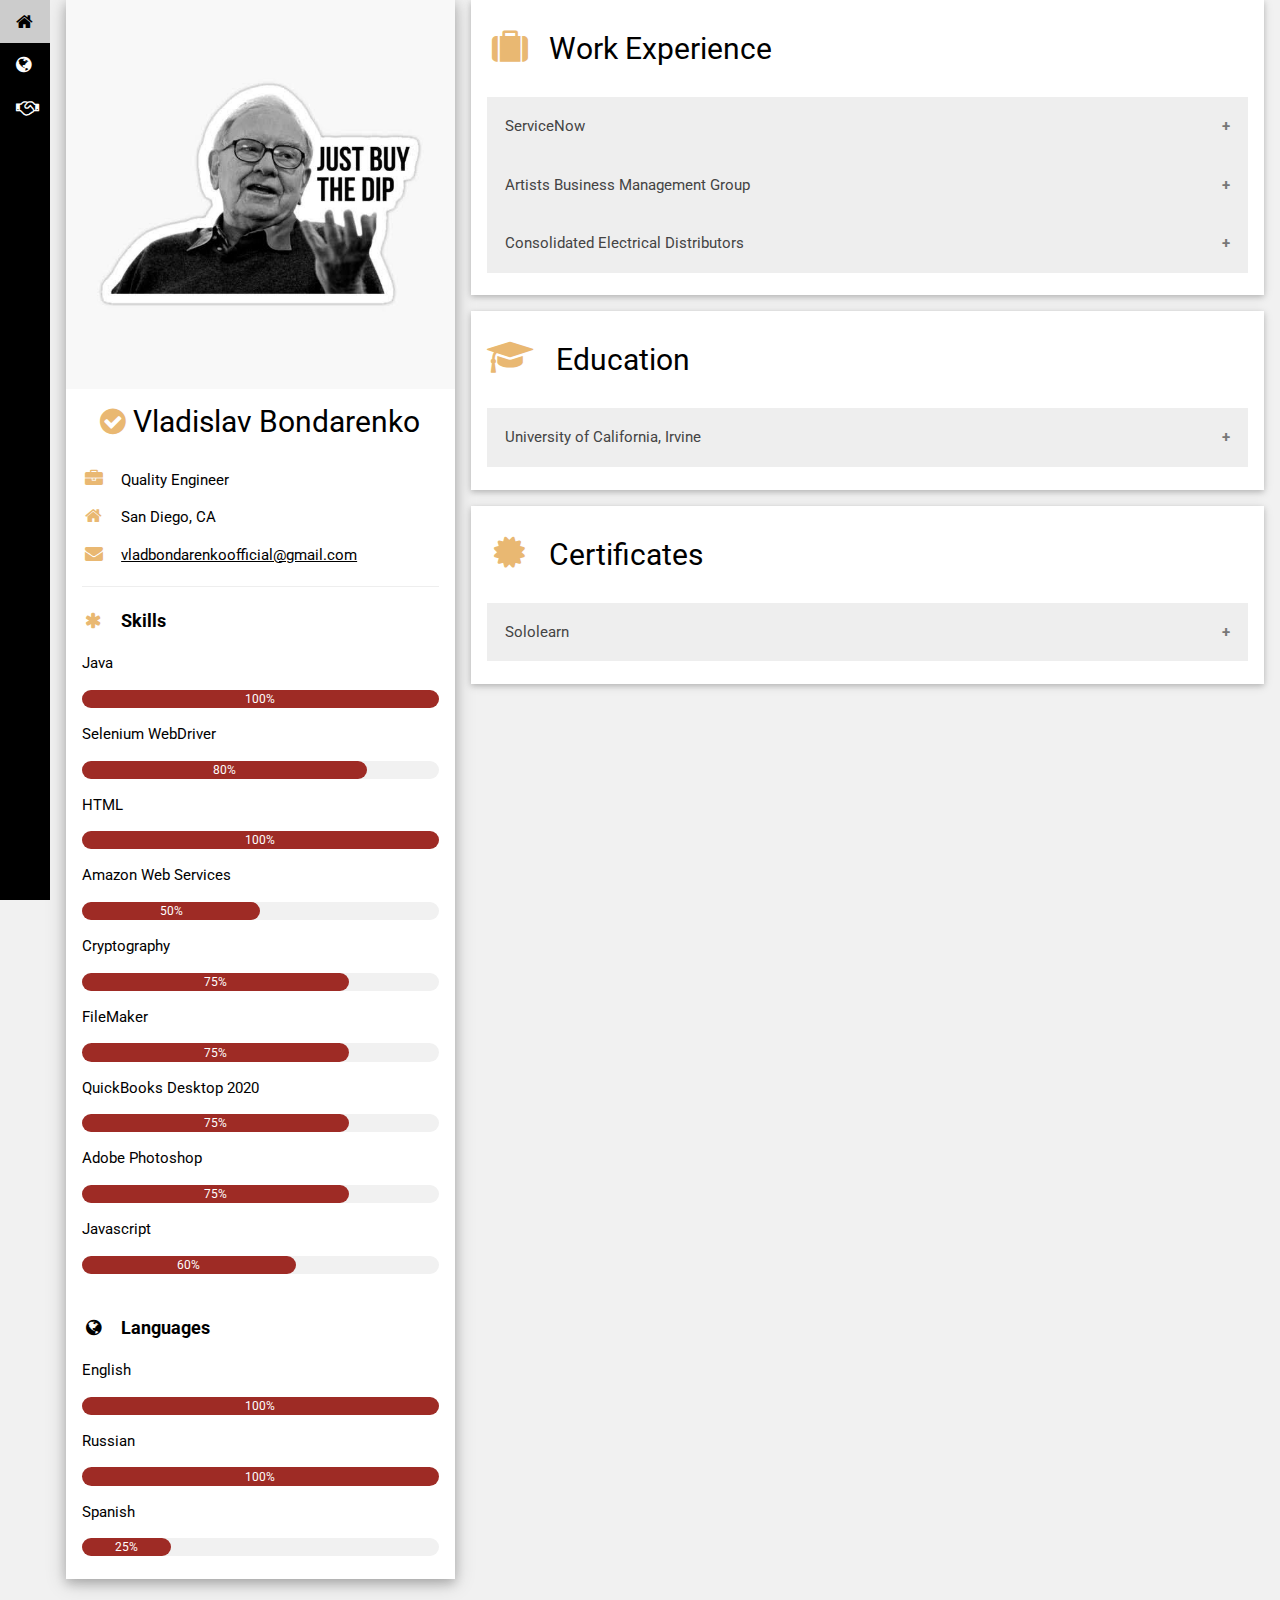
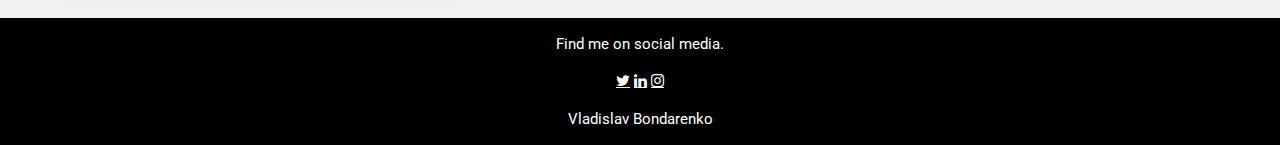
==== commit 53ab8b88: "update index" ====
--- a/index.html
+++ b/index.html
@@ -62,9 +62,9 @@
             <p><i class="fa fa-briefcase fa-fw w3-margin-right w3-large icons "></i>Quality Engineer </p>
             <p><i class="fa fa-home fa-fw w3-margin-right w3-large icons"></i>San Diego, CA</p>
             <p><i class="fa fa-envelope fa-fw w3-margin-right w3-large icons"></i><a
-                href="mailto:vladislav.bondarenko@servicenow.com">vladislav.bondarenko@servicenow.com</a></p>
-            <p><i class="fa fa-phone fa-fw w3-margin-right w3-large icons"></i><a
-                href="tel:760-212-0423">760-212-0423</a></p>
+                href="mailto:vladislav.bondarenko@servicenow.com">vladbondarenkoofficial@gmail.com</a></p>
+            <!-- <p><i class="fa fa-phone fa-fw w3-margin-right w3-large icons"></i><a
+                href="tel:760-212-0423">760-212-0423</a></p> -->
 
             <hr>
             <p class="w3-large"><b><i class="fa fa-asterisk fa-fw w3-margin-right icons"></i>Skills</b></p>
@@ -260,77 +260,59 @@
             </div>
           </div>
           <br>
-
-
-          <!-- <div class="w3-container ">
-            <h5 class="w3-opacity "><b>Quality Engineer/ ServiceNow</b> </h5>
-            <h6 class="textColor"><i class="fa fa-calendar fa-fw w3-margin-right icons"></i>Mar 2020 - <span class="w3-tag w3-black
-             w3-round">Current</span></h6>
-            <p>Create automation tests using Selenium WebDriver with Java & Javascript</p>
-            <p>Test user interface in runtime for bugs and verify design and functionality of new features</p>
-            <p>Perform code cleanup and refactoring on automation test suites</p>
-            <p>Assure quality of product before final release to customers</p>
-            <hr>
-          </div> -->
-
-          <!-- <div class="w3-container">
-            <h5 class="w3-opacity"><b>Database Developer / Artists Business Managemnt Group</b></h5>
-            <h6 class="w3-text-black"><i class="fa fa-calendar fa-fw w3-margin-right icons"></i>Oct 2019 - Jan 2020</h6>
-            <p>Created a database in FileMaker Pro to manage information for 3000 individual tax & business clients</p>
-            <p>Acquired in depth knowledge of QuickBooks Desktop 2020 and QuickBooks Online software</p>
-            <p>Performed bookkeeping and managed 8 clients in different industries ranging from home renovation to film
-              production</p>
-            <p>Communicated to clients their Profits & Losses, Balance Sheets, and General Ledger – maximized profits &
-              minimized taxes</p>
-            <hr>
-          </div> -->
-          <!-- <div class="w3-container">
-            <h5 class="w3-opacity"><b>Sales & Warehouse Associate / Consolidated Electrical Distributor</b></h5>
-            <h6 class="w3-text-black"><i class="fa fa-calendar fa-fw w3-margin-right icons"></i>Sept 2018 - Jan 2019
-            </h6>
-            <p>Handled all outgoing packages for same-day UPS and next-day truck delivery</p>
-            <p>Acquired in depth knowledge of electrical equipment such as automation sensors, AC drives, stranded wire,
-              lighting, etc.</p>
-            <p>Attended a Rockwell Automation seminar to familiarize myself with light and proximity sensors</p>
-            <p>Used a forklift to handle large electrical enclosures, panels, and conduit pipes</p>
-            <br>
-          </div> -->
         </div>
 <!--  -->
-        <div class="w3-container w3-card w3-white">
-          <h2 class="textColor w3-padding-16"><i class="fa fa-certificate fa-fw w3-margin-right w3-xxlarge icons"></i>Education</h2>
-          <div class="w3-container">
-            <h5 class="w3-opacity"><b>University of California, Irvine</b></h5>
-            <h6 class="w3-text-black"><i class="fa fa-calendar fa-fw w3-margin-right"></i>2015 - 2019</h6>
-            <p>Bachelor of Arts Degree in Business Economics</p>
-            <p>Minor in Management</p><br>
+<div class="w3-container w3-card w3-white w3-margin-bottom">
+
+  <h2 class="textColor w3-padding-16"><i class="fa fa-graduation-cap fa-fw w3-margin-right w3-xxlarge icons"></i>
+    Education</h2>
+  <!-- Work Experience -->
+  <div>
+    <!-- Work Exp1 -->
+    <button class="accordion"> University of California, Irvine</button>
+    <div class="panel">
+      <div class="w3-container">
+        <h6 class="colorMain" class="w3-text-black"><i class="fa fa-calendar fa-fw w3-margin-right"></i>Aug 2015 - Jun 2019</h6>
+        <p>Bachelor of Arts Degree in Business Economics</p>
+        <p>Minor in Management</p><br>
+      </div>
+    </div>
+  </div>
+  <br>
+</div>
+        <div class="w3-container w3-card w3-white w3-margin-bottom">
+        <h2 class="textColor w3-padding-16"><i class="fa fa-certificate fa-fw w3-margin-right w3-xxlarge icons"></i>Certificates</h2>
+
+        <div>
+          <!-- Work Exp1 -->
+          <button class="accordion"> Sololearn</button>
+          <div class="panel">
+            <div class="w3-container ">
+              <p>
+              <h6 class="colorMain"><i class="fa fa-calendar fa-fw w3-margin-right icons"></i>Feb 2021</h6>
+              <a href="https://www.sololearn.com/Certificate/1024-2412502/pdf/">JavaScript Certificate</a>
+              </p>
+              <p>
+              <h6 class="colorMain"><i class="fa fa-calendar fa-fw w3-margin-right icons"></i>Jun 2019</h6>
+              <a href="https://www.sololearn.com/Certificate/1051-2412502/pdf/">C++ Certificate</a>
+              </p>
+              <p>
+              <h6 class="colorMain"><i class="fa fa-calendar fa-fw w3-margin-right icons"></i>May 2019</h6>
+              <a href="https://www.sololearn.com/Certificate/1081-2412502/pdf/">Ruby Certificate </a>
+              </p>
+              <p>
+              <h6 class="colorMain"><i class="fa fa-calendar fa-fw w3-margin-right icons"></i>Oct 2016</h6>
+              <a href="https://www.sololearn.com/Certificate/1023-2412502/pdf/">CSS Certificate</a>
+              </p>
+    
+    
+            </div>
+
           </div>
-        <hr>
-        <h2 class="textColor w3-padding-16"><i class="fa fa-certificate fa-fw w3-margin-right w3-xxlarge icons"></i>Certificates</h2>
-
-
-        <div class="w3-container ">
-          <h5 class="w3-opacity"><b>Sololearn</b></h5>
-          <p>
-          <h6 class="colorMain"><i class="fa fa-calendar fa-fw w3-margin-right icons"></i>Feb 2021</h6>
-          <a href="https://www.sololearn.com/Certificate/1024-2412502/pdf/">JavaScript Certificate</a>
-          </p>
-          <p>
-          <h6 class="colorMain"><i class="fa fa-calendar fa-fw w3-margin-right icons"></i>Jun 2019</h6>
-          <a href="https://www.sololearn.com/Certificate/1051-2412502/pdf/">C++ Certificate</a>
-          </p>
-          <p>
-          <h6 class="colorMain"><i class="fa fa-calendar fa-fw w3-margin-right icons"></i>May 2019</h6>
-          <a href="https://www.sololearn.com/Certificate/1081-2412502/pdf/">Ruby Certificate </a>
-          </p>
-          <p>
-          <h6 class="colorMain"><i class="fa fa-calendar fa-fw w3-margin-right icons"></i>Oct 2016</h6>
-          <a href="https://www.sololearn.com/Certificate/1023-2412502/pdf/">CSS Certificate</a>
-          </p>
-
-
         </div>
-<br>
+
+     
+      <br>
     </div>
 
 
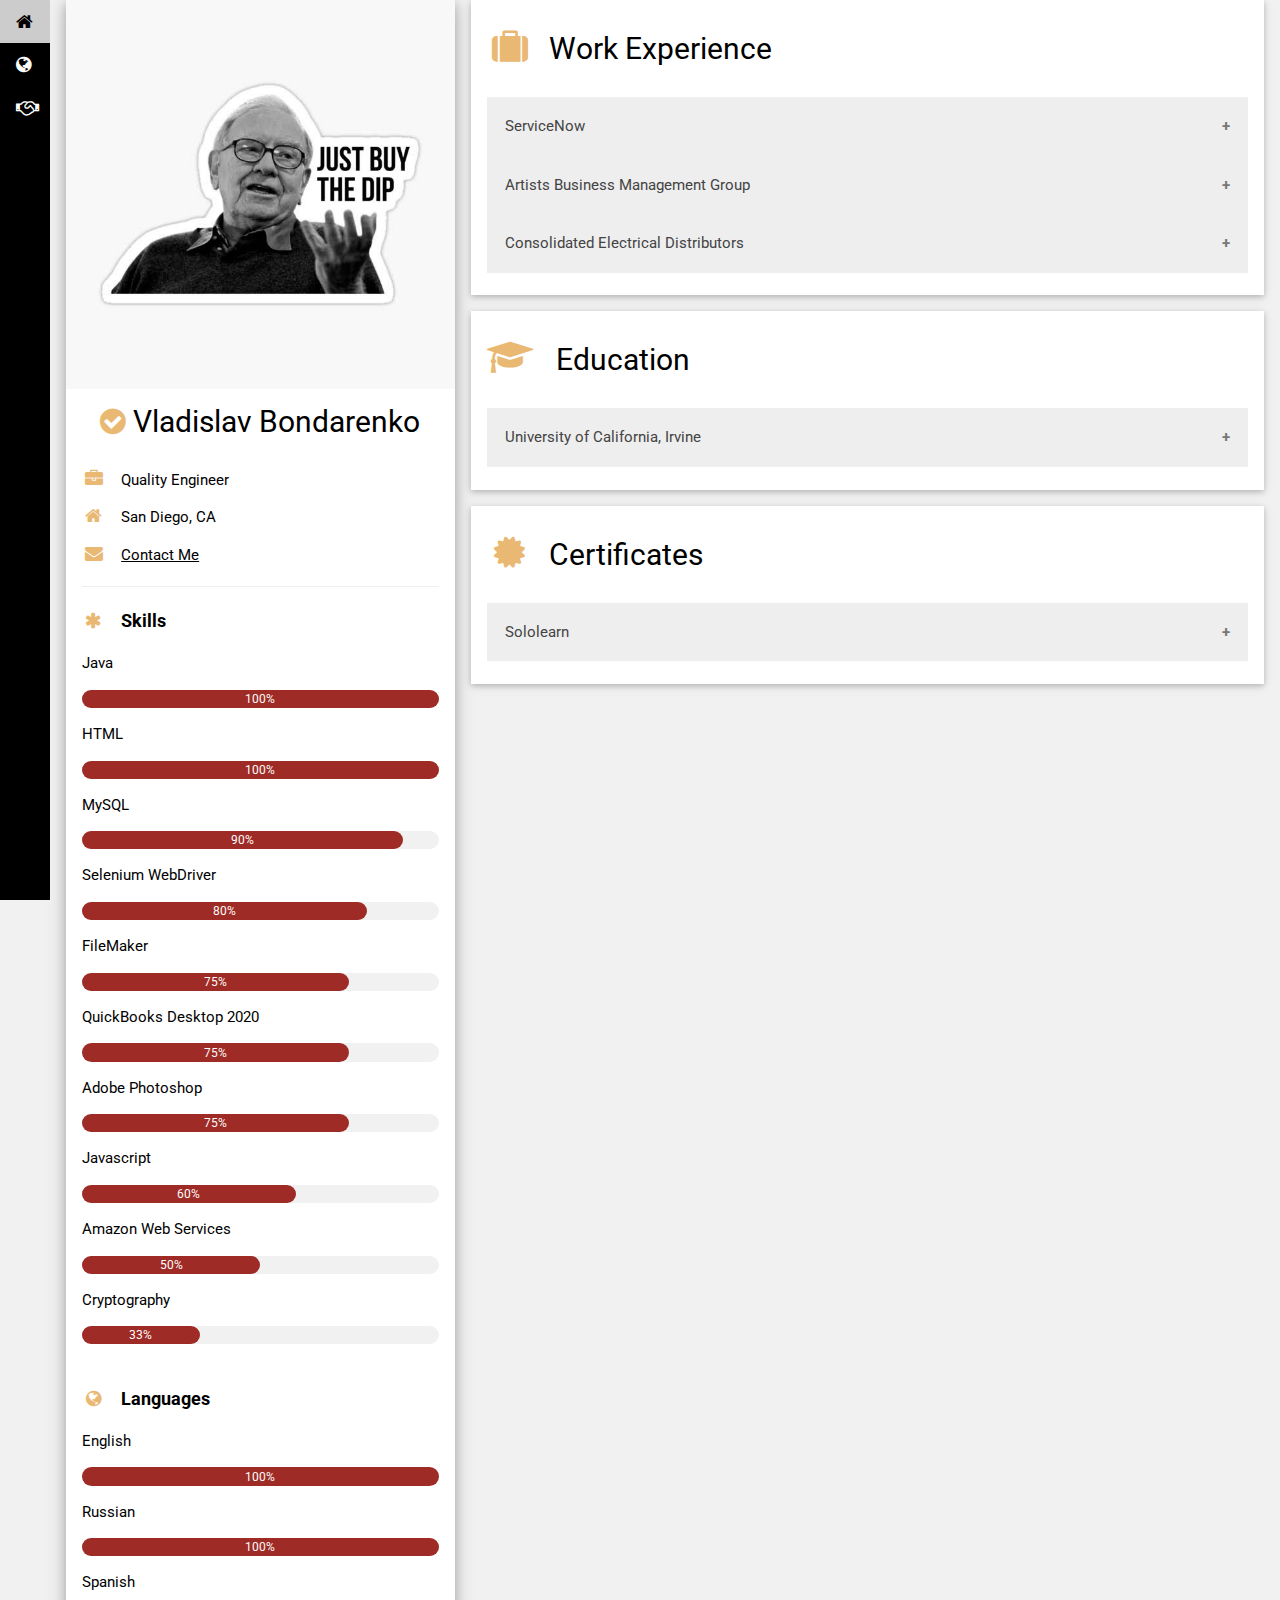
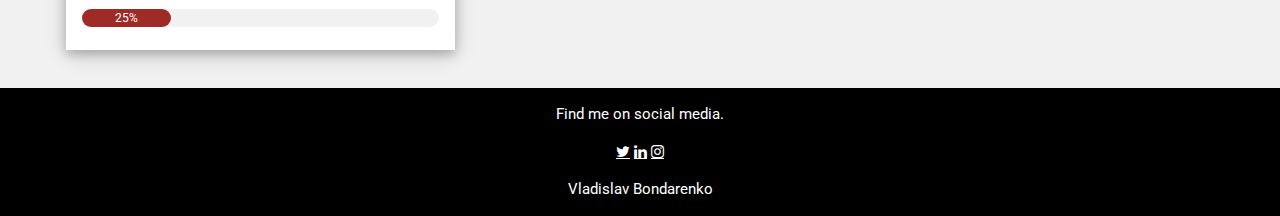
==== commit dc4e5285: "hide email" ====
--- a/index.html
+++ b/index.html
@@ -62,7 +62,7 @@
             <p><i class="fa fa-briefcase fa-fw w3-margin-right w3-large icons "></i>Quality Engineer </p>
             <p><i class="fa fa-home fa-fw w3-margin-right w3-large icons"></i>San Diego, CA</p>
             <p><i class="fa fa-envelope fa-fw w3-margin-right w3-large icons"></i><a
-                href="mailto:vladislav.bondarenko@servicenow.com">vladbondarenkoofficial@gmail.com</a></p>
+                href="mailto:vladbondarenkoofficial@gmail.com">Contact Me</a></p>
             <!-- <p><i class="fa fa-phone fa-fw w3-margin-right w3-large icons"></i><a
                 href="tel:760-212-0423">760-212-0423</a></p> -->
 
@@ -75,20 +75,54 @@
               </div>
             </div>
 
+            
+
+            <p>HTML</p>
+            <div class="w3-light-grey w3-round-xlarge w3-small">
+              <div class="w3-container w3-center w3-round-xlarge progressBar" style="width:100%">
+                <div class="w3-center w3-text-white">100%</div>
+              </div>
+            </div>
+            <p>MySQL</p>
+            <div class="w3-light-grey w3-round-xlarge w3-small">
+              <div class="w3-container w3-center w3-round-xlarge progressBar" style="width:90%">
+                <div class="w3-center w3-text-white">90%</div>
+              </div>
+            </div>
             <p>Selenium WebDriver</p>
             <div class="w3-light-grey w3-round-xlarge w3-small">
               <div class="w3-container w3-center w3-round-xlarge progressBar" style="width:80%">
                 <div class="w3-center w3-text-white">80%</div>
               </div>
             </div>
-
-            <p>HTML</p>
-            <div class="w3-light-grey w3-round-xlarge w3-small">
-              <div class="w3-container w3-center w3-round-xlarge progressBar" style="width:100%">
-                <div class="w3-center w3-text-white">100%</div>
-              </div>
-            </div>
-
+           
+          
+
+            <p>FileMaker</p>
+            <div class="w3-light-grey w3-round-xlarge w3-small">
+              <div class="w3-container w3-center w3-round-xlarge progressBar" style="width:75%">
+                <div class="w3-center w3-text-white">75%</div>
+              </div>
+            </div>
+            
+            <p>QuickBooks Desktop 2020</p>
+            <div class="w3-light-grey w3-round-xlarge w3-small">
+              <div class="w3-container w3-center w3-round-xlarge progressBar" style="width:75%">
+                <div class="w3-center w3-text-white">75%</div>
+              </div>
+            </div>
+            <p>Adobe Photoshop</p>
+            <div class="w3-light-grey w3-round-xlarge w3-small">
+              <div class="w3-container w3-center w3-round-xlarge progressBar" style="width:75%">
+                <div class="w3-center w3-text-white">75%</div>
+              </div>
+            </div>
+            <p>Javascript</p>
+            <div class="w3-light-grey w3-round-xlarge w3-small">
+              <div class="w3-container w3-center w3-round-xlarge progressBar" style="width:60%">
+                <div class="w3-center w3-text-white">60%</div>
+              </div>
+            </div>
             <p>Amazon Web Services </p>
             <div class="w3-light-grey w3-round-xlarge w3-small">
               <div class="w3-container w3-center w3-round-xlarge progressBar" style="width:50%">
@@ -97,42 +131,12 @@
             </div>
             <p>Cryptography</p>
             <div class="w3-light-grey w3-round-xlarge w3-small">
-              <div class="w3-container w3-center w3-round-xlarge progressBar" style="width:75%">
-                <div class="w3-center w3-text-white">75%</div>
-              </div>
-            </div>
-
-            <p>FileMaker</p>
-            <div class="w3-light-grey w3-round-xlarge w3-small">
-              <div class="w3-container w3-center w3-round-xlarge progressBar" style="width:75%">
-                <div class="w3-center w3-text-white">75%</div>
-              </div>
-            </div>
-            <p>QuickBooks Desktop 2020</p>
-            <div class="w3-light-grey w3-round-xlarge w3-small">
-              <div class="w3-container w3-center w3-round-xlarge progressBar" style="width:75%">
-                <div class="w3-center w3-text-white">75%</div>
-              </div>
-            </div>
-            <p>Adobe Photoshop</p>
-            <div class="w3-light-grey w3-round-xlarge w3-small">
-              <div class="w3-container w3-center w3-round-xlarge progressBar" style="width:75%">
-                <div class="w3-center w3-text-white">75%</div>
-              </div>
-            </div>
-            <p>Javascript</p>
-            <div class="w3-light-grey w3-round-xlarge w3-small">
-              <div class="w3-container w3-center w3-round-xlarge progressBar" style="width:60%">
-                <div class="w3-center w3-text-white">60%</div>
-              </div>
-            </div>
-
-
-
+              <div class="w3-container w3-center w3-round-xlarge progressBar" style="width:33%">
+                <div class="w3-center w3-text-white">33%</div>
+              </div>
+            </div>
             <br>
-
-            <p class="w3-large w3-text-theme"><b><i
-                  class="fa fa-globe fa-fw w3-margin-right w3-text-black"></i>Languages</b></p>
+            <p class="w3-large "><b><i class="fa fa-globe fa-fw w3-margin-right icons"></i>Languages</b></p>
             <p>English</p>
             <div class="w3-light-grey w3-round-xlarge w3-small">
               <div class="w3-container w3-center w3-round-xlarge progressBar" style="width:100%">
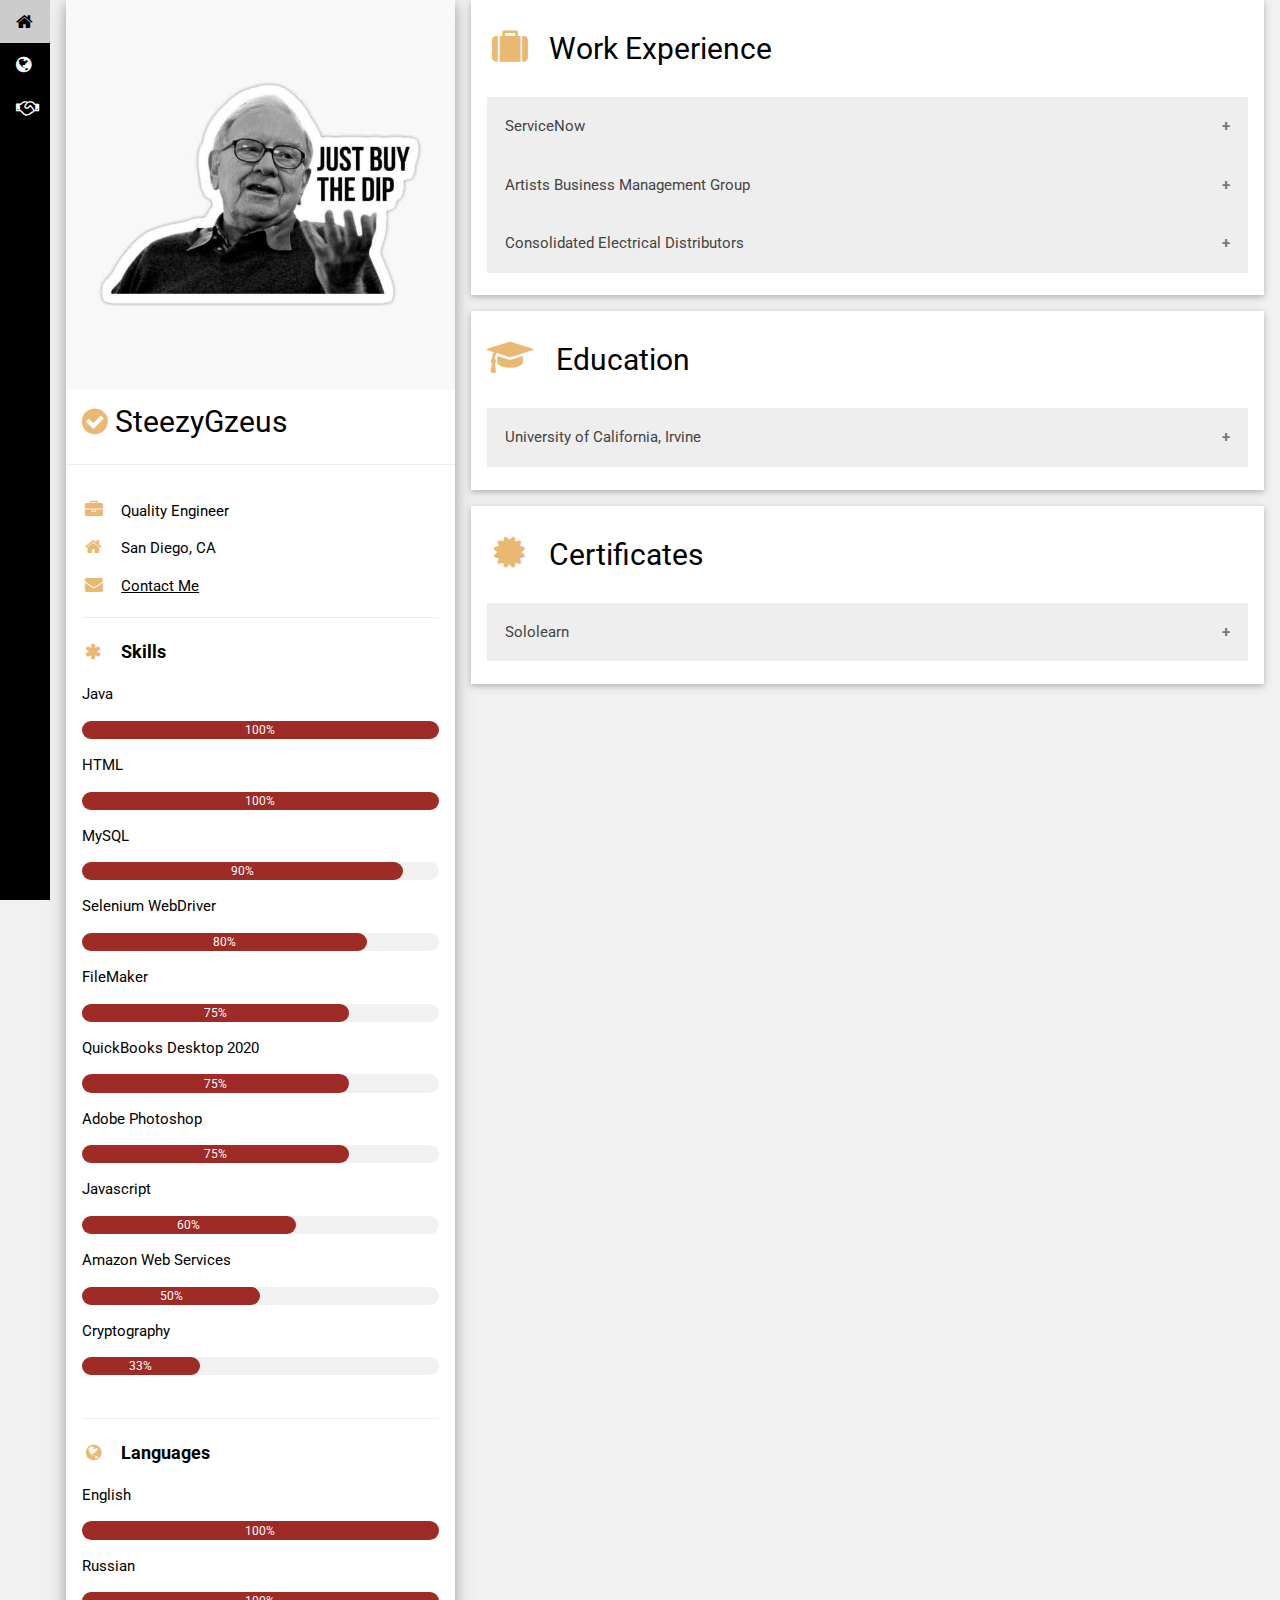
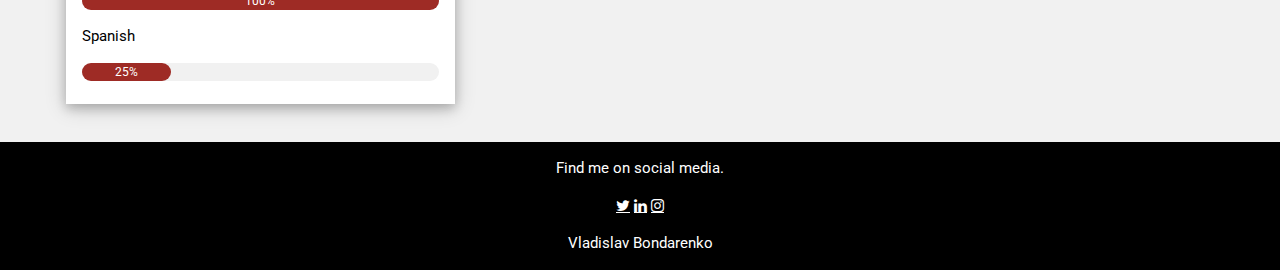
==== commit 664f7fe2: "going anonymous lol" ====
--- a/index.html
+++ b/index.html
@@ -52,12 +52,13 @@
             <div class="w3-display-bottomleft w3-container icons">
             </div>
           </div>
-          <h2 style=text-align:center>
+          
+          <h2 class="w3-margin-left" >
             <i class="fa fa-check-circle icons"></i>
-
-            Vladislav Bondarenko
+SteezyGzeus
 
           </h2>
+          <hr>
           <div class="w3-container  ">
             <p><i class="fa fa-briefcase fa-fw w3-margin-right w3-large icons "></i>Quality Engineer </p>
             <p><i class="fa fa-home fa-fw w3-margin-right w3-large icons"></i>San Diego, CA</p>
@@ -136,6 +137,9 @@
               </div>
             </div>
             <br>
+
+            <hr>
+
             <p class="w3-large "><b><i class="fa fa-globe fa-fw w3-margin-right icons"></i>Languages</b></p>
             <p>English</p>
             <div class="w3-light-grey w3-round-xlarge w3-small">
--- a/my.css
+++ b/my.css
@@ -52,3 +52,20 @@
   height: 100px;
   position: relative;
 }
+
+
+.card {
+  /* Add shadows to create the "card" effect */
+  box-shadow: 0 4px 8px 0 rgba(0,0,0,0.2);
+  transition: 0.3s;
+}
+
+/* On mouse-over, add a deeper shadow */
+.card:hover {
+  box-shadow: 0 8px 16px 0 rgba(0,0,0,0.2);
+}
+
+/* Add some padding inside the card container */
+.container {
+  padding: 2px 16px;
+}
